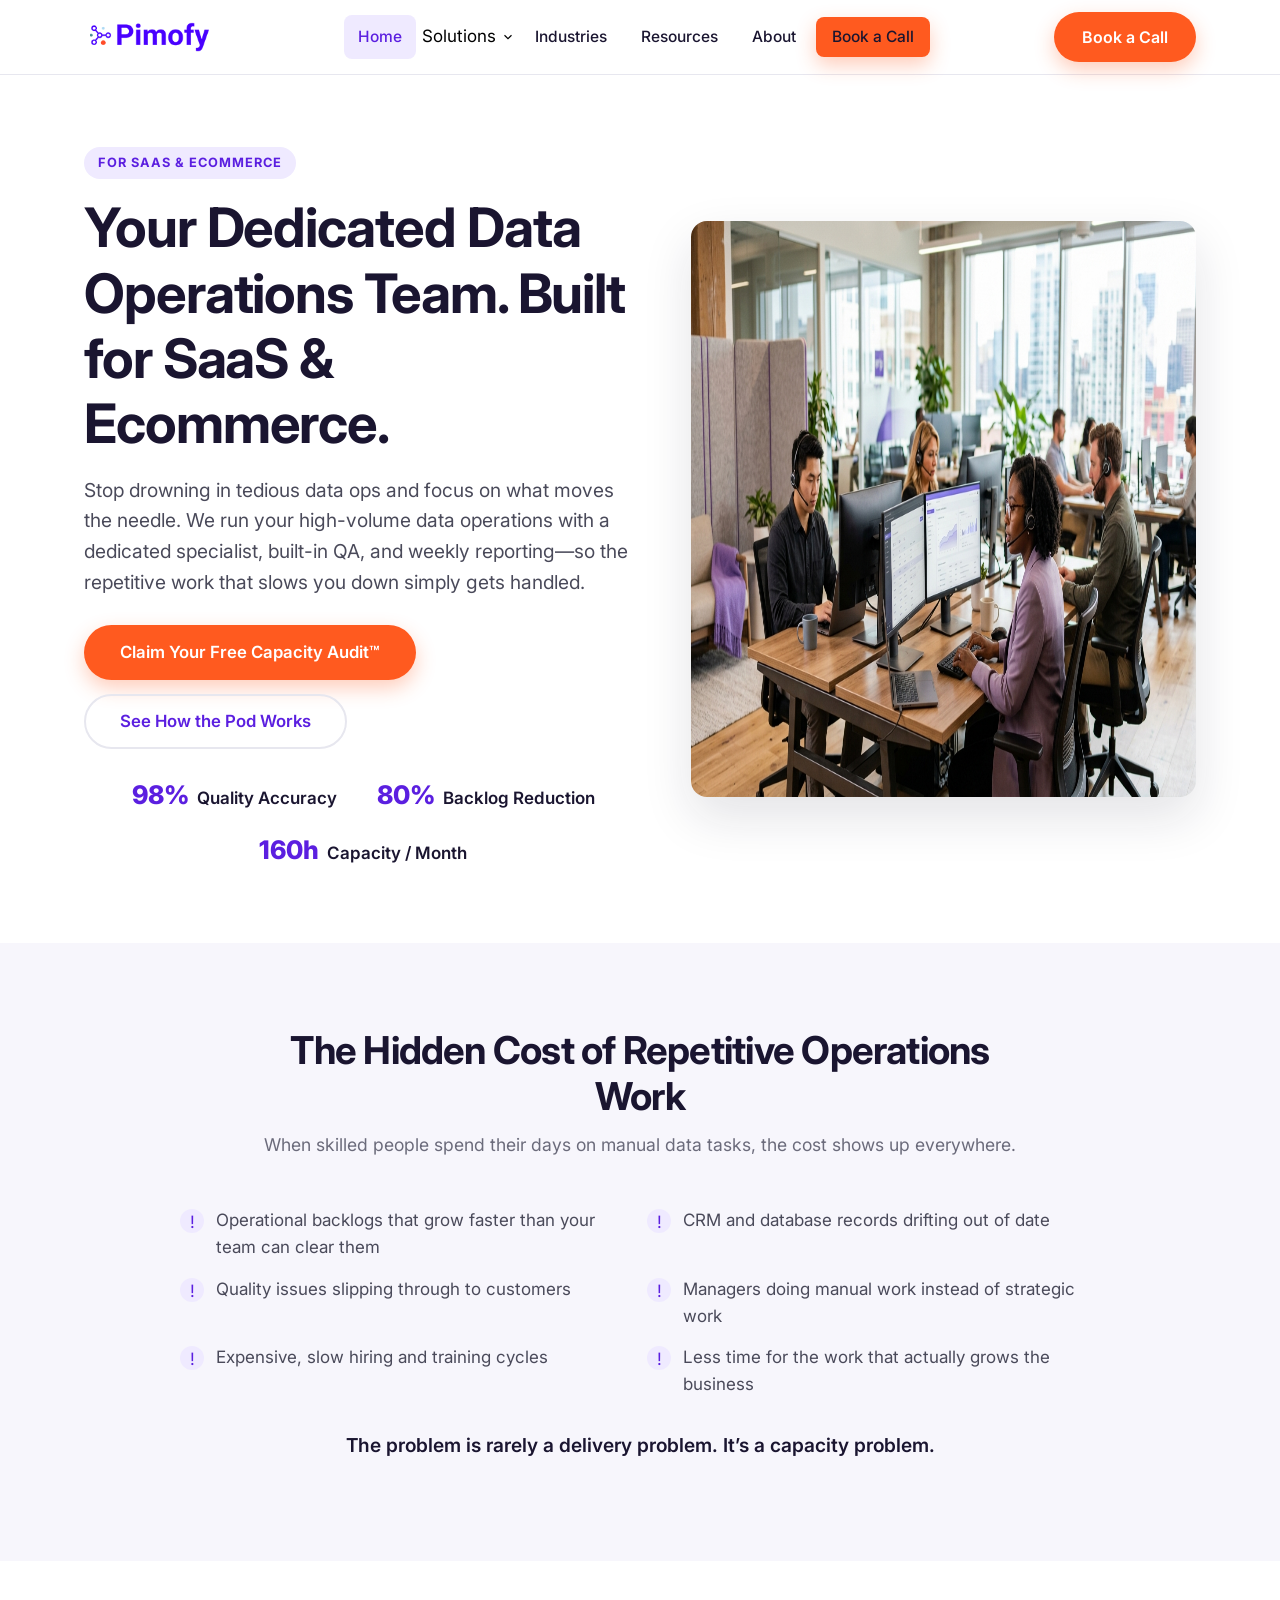
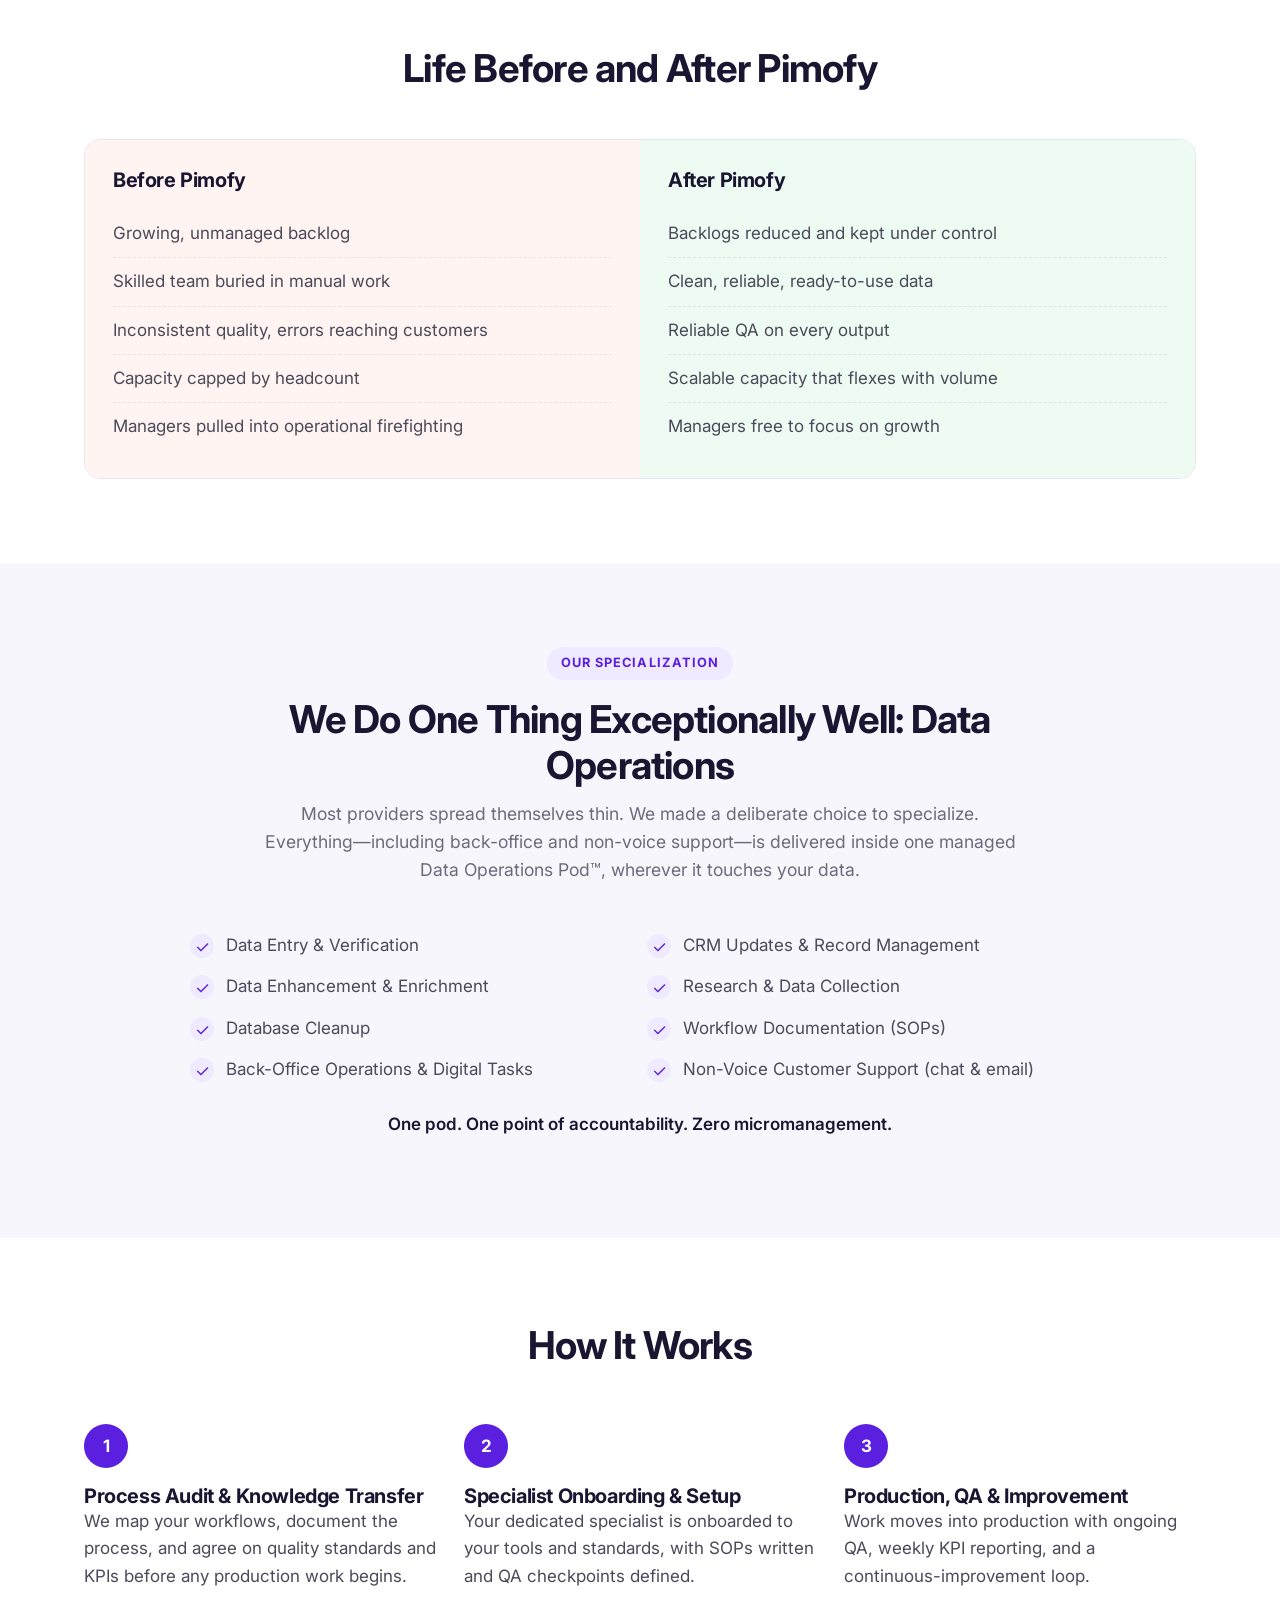
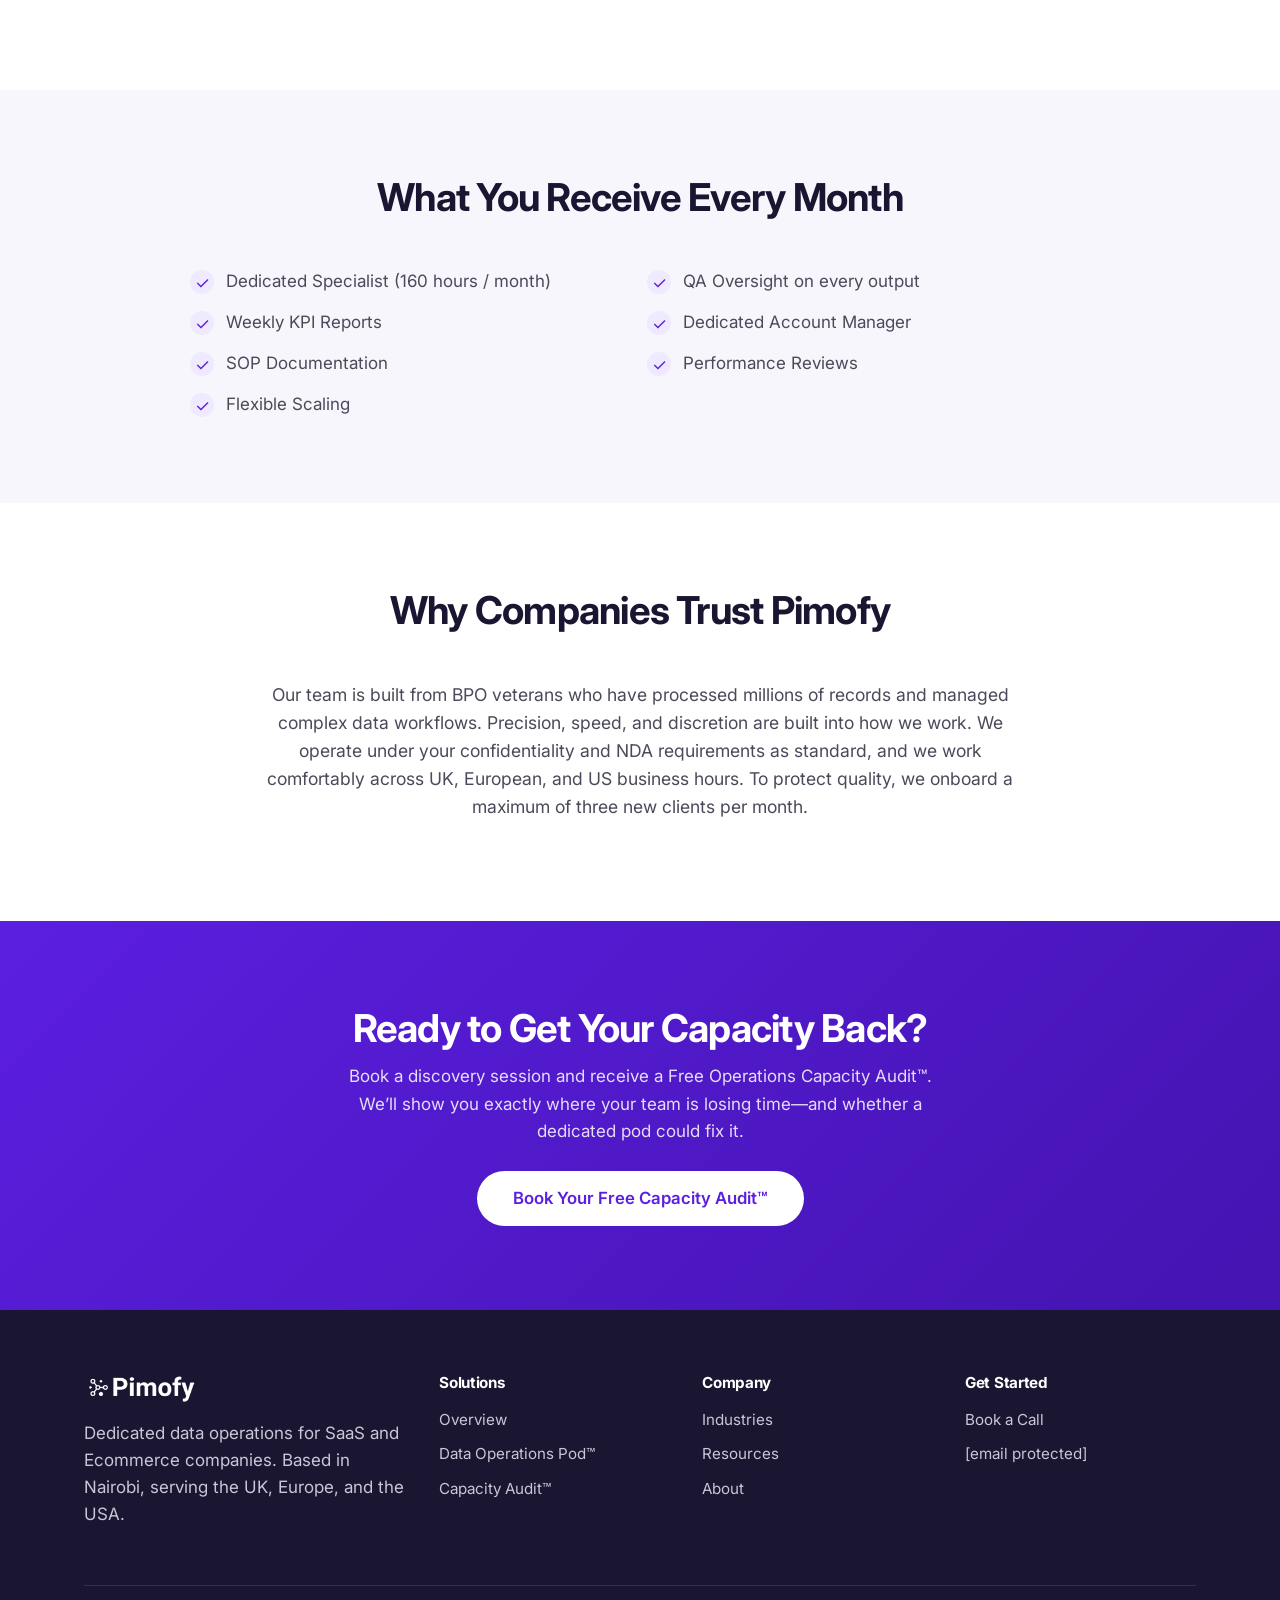
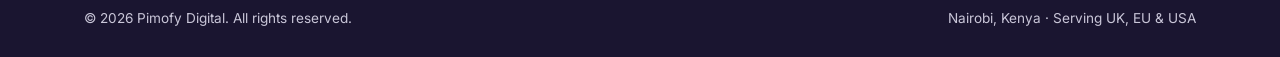
==== index.html @ 6c074aa2 "Add Pimofy Digital website: 8 pages, styles, script, assets, SEO files" ====
<!DOCTYPE html>
<html lang="en">
<head>
  <meta charset="UTF-8" />
  <meta name="viewport" content="width=device-width, initial-scale=1.0" />
  <title>Dedicated Data Operations for SaaS &amp; Ecommerce | Pimofy Digital</title>
  <meta name="description" content="Pimofy runs your data operations with a dedicated specialist, QA, and weekly reporting. 98% accuracy, 80% less backlog. Book a free capacity audit." />
  <link rel="canonical" href="https://pimofydigital.com/" />

  <!-- Fonts: preconnect + single weighted request for performance -->
  <link rel="preconnect" href="https://fonts.googleapis.com" />
  <link rel="preconnect" href="https://fonts.gstatic.com" crossorigin />
  <link href="https://fonts.googleapis.com/css2?family=Inter:wght@400;500;600;700;800&display=swap" rel="stylesheet" />
  <link rel="stylesheet" href="styles.css" />

  <!-- Open Graph -->
  <meta property="og:title" content="Dedicated Data Operations for SaaS & Ecommerce | Pimofy Digital" />
  <meta property="og:description" content="A dedicated Data Operations Specialist backed by QA and weekly reporting. 98% accuracy, 80% less backlog." />
  <meta property="og:type" content="website" />
  <meta property="og:url" content="https://pimofydigital.com/" />

  <!-- Organization schema -->
  <script type="application/ld+json">
  {
    "@context": "https://schema.org",
    "@type": "Organization",
    "name": "Pimofy Digital",
    "url": "https://pimofydigital.com",
    "description": "Dedicated data operations for SaaS and Ecommerce companies.",
    "address": { "@type": "PostalAddress", "addressLocality": "Nairobi", "addressCountry": "KE" }
  }
  </script>
</head>
<body>
  <a class="skip-link" href="#main">Skip to content</a>

  <!-- ============ HEADER / NAV ============ -->
  <header class="header">
    <div class="container">
      <nav class="nav" aria-label="Primary">
        <a class="nav__logo" href="index.html" aria-label="Pimofy Digital home">
          <img src="assets/logo.png" alt="Pimofy Digital" />
        </a>
        <ul class="nav__menu">
          <li><a href="index.html" aria-current="page">Home</a></li>
          <li class="dropdown" aria-expanded="false">
            <button class="dropdown__toggle" aria-haspopup="true">Solutions
              <svg width="14" height="14" viewBox="0 0 24 24" fill="none" stroke="currentColor" stroke-width="2"><path d="M6 9l6 6 6-6"/></svg>
            </button>
            <ul class="dropdown__menu">
              <li><a href="solutions.html"><strong>Solutions Overview</strong><span>One focused solution, built around your data</span></a></li>
              <li><a href="data-operations.html"><strong>The Data Operations Pod&trade;</strong><span>Dedicated specialist + QA</span></a></li>
              <li><a href="capacity-audit.html"><strong>Free Operations Capacity Audit&trade;</strong><span>No-obligation workflow review</span></a></li>
            </ul>
          </li>
          <li><a href="industries.html">Industries</a></li>
          <li><a href="resources.html">Resources</a></li>
          <li><a href="about.html">About</a></li>
          <li class="nav__mobile-cta"><a href="contact.html" class="btn btn--primary">Book a Call</a></li>
        </ul>
        <div class="nav__actions">
          <a href="contact.html" class="btn btn--primary">Book a Call</a>
        </div>
        <button class="nav__burger" aria-label="Toggle menu" aria-expanded="false">
          <span></span><span></span><span></span>
        </button>
      </nav>
    </div>
  </header>

  <main id="main">
    <!-- ============ HERO ============ -->
    <section class="hero">
      <div class="container hero__grid">
        <div class="hero__copy reveal">
          <span class="eyebrow">For SaaS &amp; Ecommerce</span>
          <h1>Your Dedicated Data Operations Team. Built for SaaS &amp; Ecommerce.</h1>
          <p class="lead">Stop drowning in tedious data ops and focus on what moves the needle. We run your high-volume data operations with a dedicated specialist, built-in QA, and weekly reporting&mdash;so the repetitive work that slows you down simply gets handled.</p>
          <div class="hero__actions">
            <a href="capacity-audit.html" class="btn btn--primary btn--lg">Claim Your Free Capacity Audit&trade;</a>
            <a href="data-operations.html" class="btn btn--ghost btn--lg">See How the Pod Works</a>
          </div>
          <div class="trustbar">
            <span class="trustbar__item"><span class="trustbar__num">98%</span> Quality Accuracy</span>
            <span class="trustbar__item"><span class="trustbar__num">80%</span> Backlog Reduction</span>
            <span class="trustbar__item"><span class="trustbar__num">160h</span> Capacity / Month</span>
          </div>
        </div>
        <div class="hero__media reveal" data-delay="1">
          <img src="assets/hero.jpg" alt="Pimofy data operations specialists working in a modern office" width="1024" height="576" />
        </div>
      </div>
    </section>

    <!-- ============ THE HIDDEN COST ============ -->
    <section class="section section--soft">
      <div class="container">
        <div class="section__head reveal">
          <h2>The Hidden Cost of Repetitive Operations Work</h2>
          <p>When skilled people spend their days on manual data tasks, the cost shows up everywhere.</p>
        </div>
        <ul class="checklist checklist--2 reveal" data-delay="1" style="max-width:920px;margin:0 auto;">
          <li><span class="check">&#33;</span> Operational backlogs that grow faster than your team can clear them</li>
          <li><span class="check">&#33;</span> CRM and database records drifting out of date</li>
          <li><span class="check">&#33;</span> Quality issues slipping through to customers</li>
          <li><span class="check">&#33;</span> Managers doing manual work instead of strategic work</li>
          <li><span class="check">&#33;</span> Expensive, slow hiring and training cycles</li>
          <li><span class="check">&#33;</span> Less time for the work that actually grows the business</li>
        </ul>
        <p class="text-center reveal" style="margin-top:32px;font-size:1.2rem;font-weight:600;color:var(--ink);">The problem is rarely a delivery problem. It&rsquo;s a capacity problem.</p>
      </div>
    </section>

    <!-- ============ BEFORE / AFTER ============ -->
    <section class="section">
      <div class="container">
        <div class="section__head reveal"><h2>Life Before and After Pimofy</h2></div>
        <div class="ba reveal" data-delay="1">
          <div class="ba__col ba__col--before">
            <h3>Before Pimofy</h3>
            <ul>
              <li>Growing, unmanaged backlog</li>
              <li>Skilled team buried in manual work</li>
              <li>Inconsistent quality, errors reaching customers</li>
              <li>Capacity capped by headcount</li>
              <li>Managers pulled into operational firefighting</li>
            </ul>
          </div>
          <div class="ba__col ba__col--after">
            <h3>After Pimofy</h3>
            <ul>
              <li>Backlogs reduced and kept under control</li>
              <li>Clean, reliable, ready-to-use data</li>
              <li>Reliable QA on every output</li>
              <li>Scalable capacity that flexes with volume</li>
              <li>Managers free to focus on growth</li>
            </ul>
          </div>
        </div>
      </div>
    </section>

    <!-- ============ SPECIALIZATION ============ -->
    <section class="section section--soft">
      <div class="container">
        <div class="section__head reveal">
          <span class="eyebrow">Our Specialization</span>
          <h2>We Do One Thing Exceptionally Well: Data Operations</h2>
          <p>Most providers spread themselves thin. We made a deliberate choice to specialize. Everything&mdash;including back-office and non-voice support&mdash;is delivered inside one managed Data Operations Pod&trade;, wherever it touches your data.</p>
        </div>
        <ul class="checklist checklist--2 reveal" data-delay="1" style="max-width:900px;margin:0 auto;">
          <li><span class="check">&#10003;</span> Data Entry &amp; Verification</li>
          <li><span class="check">&#10003;</span> CRM Updates &amp; Record Management</li>
          <li><span class="check">&#10003;</span> Data Enhancement &amp; Enrichment</li>
          <li><span class="check">&#10003;</span> Research &amp; Data Collection</li>
          <li><span class="check">&#10003;</span> Database Cleanup</li>
          <li><span class="check">&#10003;</span> Workflow Documentation (SOPs)</li>
          <li><span class="check">&#10003;</span> Back-Office Operations &amp; Digital Tasks</li>
          <li><span class="check">&#10003;</span> Non-Voice Customer Support (chat &amp; email)</li>
        </ul>
        <p class="text-center reveal" style="margin-top:28px;font-weight:600;color:var(--ink);">One pod. One point of accountability. Zero micromanagement.</p>
      </div>
    </section>

    <!-- ============ HOW IT WORKS ============ -->
    <section class="section">
      <div class="container">
        <div class="section__head reveal"><h2>How It Works</h2></div>
        <div class="steps">
          <div class="step reveal"><div class="step__num"></div><h3>Process Audit &amp; Knowledge Transfer</h3><p>We map your workflows, document the process, and agree on quality standards and KPIs before any production work begins.</p></div>
          <div class="step reveal" data-delay="1"><div class="step__num"></div><h3>Specialist Onboarding &amp; Setup</h3><p>Your dedicated specialist is onboarded to your tools and standards, with SOPs written and QA checkpoints defined.</p></div>
          <div class="step reveal" data-delay="2"><div class="step__num"></div><h3>Production, QA &amp; Improvement</h3><p>Work moves into production with ongoing QA, weekly KPI reporting, and a continuous-improvement loop.</p></div>
        </div>
      </div>
    </section>

    <!-- ============ WHAT YOU RECEIVE ============ -->
    <section class="section section--soft">
      <div class="container">
        <div class="section__head reveal"><h2>What You Receive Every Month</h2></div>
        <ul class="checklist checklist--2 reveal" data-delay="1" style="max-width:900px;margin:0 auto;">
          <li><span class="check">&#10003;</span> Dedicated Specialist (160 hours / month)</li>
          <li><span class="check">&#10003;</span> QA Oversight on every output</li>
          <li><span class="check">&#10003;</span> Weekly KPI Reports</li>
          <li><span class="check">&#10003;</span> Dedicated Account Manager</li>
          <li><span class="check">&#10003;</span> SOP Documentation</li>
          <li><span class="check">&#10003;</span> Performance Reviews</li>
          <li><span class="check">&#10003;</span> Flexible Scaling</li>
        </ul>
      </div>
    </section>

    <!-- ============ WHY TRUST ============ -->
    <section class="section">
      <div class="container" style="max-width:820px;">
        <div class="section__head reveal"><h2>Why Companies Trust Pimofy</h2></div>
        <p class="reveal text-center" style="font-size:1.1rem;">Our team is built from BPO veterans who have processed millions of records and managed complex data workflows. Precision, speed, and discretion are built into how we work. We operate under your confidentiality and NDA requirements as standard, and we work comfortably across UK, European, and US business hours. To protect quality, we onboard a maximum of three new clients per month.</p>
      </div>
    </section>

    <!-- ============ CTA BAND ============ -->
    <section class="section cta-band">
      <div class="container text-center reveal">
        <h2>Ready to Get Your Capacity Back?</h2>
        <p>Book a discovery session and receive a Free Operations Capacity Audit&trade;. We&rsquo;ll show you exactly where your team is losing time&mdash;and whether a dedicated pod could fix it.</p>
        <a href="contact.html" class="btn btn--white btn--lg">Book Your Free Capacity Audit&trade;</a>
      </div>
    </section>
  </main>

  <!-- ============ FOOTER ============ -->
  <footer class="footer">
    <div class="container">
      <div class="footer__grid">
        <div>
          <img src="assets/logo.png" alt="Pimofy Digital" class="footer__logo" />
          <p>Dedicated data operations for SaaS and Ecommerce companies. Based in Nairobi, serving the UK, Europe, and the USA.</p>
        </div>
        <div>
          <h4>Solutions</h4>
          <ul>
            <li><a href="solutions.html">Overview</a></li>
            <li><a href="data-operations.html">Data Operations Pod&trade;</a></li>
            <li><a href="capacity-audit.html">Capacity Audit&trade;</a></li>
          </ul>
        </div>
        <div>
          <h4>Company</h4>
          <ul>
            <li><a href="industries.html">Industries</a></li>
            <li><a href="resources.html">Resources</a></li>
            <li><a href="about.html">About</a></li>
          </ul>
        </div>
        <div>
          <h4>Get Started</h4>
          <ul>
            <li><a href="contact.html">Book a Call</a></li>
            <li><a href="/cdn-cgi/l/email-protection#dbb3beb7b7b49babb2b6b4bda2bfb2bcb2afbab7f5b8b4b6"><span class="__cf_email__" data-cfemail="87efe2ebebe8c7f7eeeae8e1fee3eee0eef3e6eba9e4e8ea">[email&#160;protected]</span></a></li>
          </ul>
        </div>
      </div>
      <div class="footer__bottom">
        <span>&copy; <span id="year">2026</span> Pimofy Digital. All rights reserved.</span>
        <span>Nairobi, Kenya &middot; Serving UK, EU &amp; USA</span>
      </div>
    </div>
  </footer>

  <script data-cfasync="false" src="/cdn-cgi/scripts/5c5dd728/cloudflare-static/email-decode.min.js"></script><script src="script.js" defer></script>
</body>
</html>
---- styles.css ----
/* ==========================================================================
   Pimofy Digital — Global Stylesheet
   Brand: purple (#5b1fe0) primary, orange (#ff5a1f) conversion accent
   Author: built for pimofydigital.com
   Structure: 1) Design tokens  2) Base/reset  3) Layout helpers
              4) Components (nav, buttons, cards, etc.)  5) Sections
              6) Animations  7) Responsive
   ========================================================================== */

/* 1) DESIGN TOKENS ---------------------------------------------------------- */
:root {
  /* Brand colors (sampled from logo) */
  --purple:        #5b1fe0;
  --purple-dark:   #4413b0;
  --purple-light:  #efeaff;
  --orange:        #ff5a1f;
  --orange-dark:   #e8480f;

  /* Neutrals */
  --ink:        #1a1530;   /* headings */
  --body:       #4a4a5a;   /* paragraph text */
  --muted:      #6b6b7b;
  --line:       #e7e7ef;   /* borders */
  --bg:         #ffffff;
  --bg-soft:    #f7f6fc;   /* alternating section bg */
  --bg-card:    #ffffff;

  /* Typography */
  --font: 'Inter', -apple-system, BlinkMacSystemFont, 'Segoe UI', Roboto, sans-serif;

  /* Spacing & shape */
  --container: 1160px;
  --radius:    16px;
  --radius-sm: 10px;
  --shadow:    0 10px 30px rgba(26, 21, 48, 0.08);
  --shadow-lg: 0 20px 50px rgba(26, 21, 48, 0.12);
  --transition: 0.25s ease;
}

/* 2) BASE / RESET ----------------------------------------------------------- */
*, *::before, *::after { box-sizing: border-box; margin: 0; padding: 0; }

html { scroll-behavior: smooth; -webkit-text-size-adjust: 100%; }

body {
  font-family: var(--font);
  color: var(--body);
  background: var(--bg);
  line-height: 1.6;
  font-size: 17px;
  -webkit-font-smoothing: antialiased;
  text-rendering: optimizeLegibility;
}

h1, h2, h3, h4 { color: var(--ink); line-height: 1.2; font-weight: 700; letter-spacing: -0.02em; }
h1 { font-size: clamp(2.1rem, 4.5vw, 3.4rem); }
h2 { font-size: clamp(1.7rem, 3.2vw, 2.4rem); }
h3 { font-size: 1.25rem; }
p  { margin-bottom: 1rem; }
a  { color: var(--purple); text-decoration: none; transition: color var(--transition); }
a:hover { color: var(--purple-dark); }
img { max-width: 100%; display: block; }
ul { list-style: none; }

/* Accessibility: visible focus + skip link */
:focus-visible { outline: 3px solid var(--orange); outline-offset: 2px; border-radius: 4px; }
.skip-link {
  position: absolute; left: -999px; top: 0; background: var(--purple); color: #fff;
  padding: 10px 18px; border-radius: 0 0 8px 0; z-index: 1000;
}
.skip-link:focus { left: 0; color: #fff; }

@media (prefers-reduced-motion: reduce) {
  *, *::before, *::after { animation: none !important; transition: none !important; scroll-behavior: auto !important; }
}

/* 3) LAYOUT HELPERS --------------------------------------------------------- */
.container { width: 100%; max-width: var(--container); margin: 0 auto; padding: 0 24px; }
.section { padding: 84px 0; }
.section--soft { background: var(--bg-soft); }
.section__head { max-width: 760px; margin: 0 auto 48px; text-align: center; }
.section__head p { color: var(--muted); font-size: 1.1rem; margin-top: 12px; }
.eyebrow {
  display: inline-block; font-size: 0.8rem; font-weight: 700; letter-spacing: 0.08em;
  text-transform: uppercase; color: var(--purple); background: var(--purple-light);
  padding: 6px 14px; border-radius: 100px; margin-bottom: 16px;
}
.grid { display: grid; gap: 28px; }
.grid--2 { grid-template-columns: repeat(2, 1fr); }
.grid--3 { grid-template-columns: repeat(3, 1fr); }
.grid--4 { grid-template-columns: repeat(4, 1fr); }
.text-center { text-align: center; }

/* 4) COMPONENTS ------------------------------------------------------------- */

/* Buttons */
.btn {
  display: inline-flex; align-items: center; gap: 8px; cursor: pointer;
  font-family: var(--font); font-weight: 600; font-size: 1rem; line-height: 1;
  padding: 15px 26px; border-radius: 100px; border: 2px solid transparent;
  transition: transform var(--transition), background var(--transition), box-shadow var(--transition);
  white-space: nowrap;
}
.btn:active { transform: translateY(1px); }
.btn--primary { background: var(--orange); color: #fff; box-shadow: 0 8px 20px rgba(255, 90, 31, 0.3); }
.btn--primary:hover { background: var(--orange-dark); color: #fff; transform: translateY(-2px); box-shadow: 0 12px 26px rgba(255, 90, 31, 0.38); }
.btn--purple { background: var(--purple); color: #fff; }
.btn--purple:hover { background: var(--purple-dark); color: #fff; transform: translateY(-2px); }
.btn--ghost { background: transparent; color: var(--purple); border-color: var(--line); }
.btn--ghost:hover { border-color: var(--purple); color: var(--purple); }
.btn--white { background: #fff; color: var(--purple); }
.btn--white:hover { background: #f3f0ff; color: var(--purple-dark); transform: translateY(-2px); }
.btn--lg { padding: 17px 34px; font-size: 1.05rem; }

/* Header / Nav */
.header {
  position: sticky; top: 0; z-index: 100; background: rgba(255,255,255,0.92);
  backdrop-filter: saturate(180%) blur(10px); border-bottom: 1px solid var(--line);
  transition: box-shadow var(--transition);
}
.header.scrolled { box-shadow: var(--shadow); }
.nav { display: flex; align-items: center; justify-content: space-between; height: 74px; }
.nav__logo img { height: 34px; width: auto; }
.nav__menu { display: flex; align-items: center; gap: 6px; }
.nav__menu > li > a {
  display: block; padding: 10px 14px; color: var(--ink); font-weight: 500; font-size: 0.97rem;
  border-radius: 8px;
}
.nav__menu > li > a:hover, .nav__menu > li > a[aria-current="page"] { color: var(--purple); background: var(--purple-light); }
.nav__actions { display: flex; align-items: center; gap: 12px; }

/* Dropdown */
.dropdown { position: relative; }
.dropdown__toggle { display: inline-flex; align-items: center; gap: 5px; background: none; border: none; cursor: pointer; font: inherit; }
.dropdown__toggle svg { transition: transform var(--transition); }
.dropdown[aria-expanded="true"] .dropdown__toggle svg { transform: rotate(180deg); }
.dropdown__menu {
  position: absolute; top: calc(100% + 10px); left: 0; min-width: 290px; background: #fff;
  border: 1px solid var(--line); border-radius: var(--radius); box-shadow: var(--shadow-lg);
  padding: 10px; opacity: 0; visibility: hidden; transform: translateY(8px);
  transition: opacity var(--transition), transform var(--transition), visibility var(--transition);
}
.dropdown[aria-expanded="true"] .dropdown__menu { opacity: 1; visibility: visible; transform: translateY(0); }
.dropdown__menu a { display: block; padding: 12px 14px; border-radius: 10px; color: var(--ink); }
.dropdown__menu a:hover { background: var(--purple-light); color: var(--purple); }
.dropdown__menu strong { display: block; font-size: 0.97rem; }
.dropdown__menu span { font-size: 0.85rem; color: var(--muted); }

/* Mobile menu toggle */
.nav__burger { display: none; background: none; border: none; cursor: pointer; padding: 8px; }
.nav__burger span { display: block; width: 24px; height: 2px; background: var(--ink); margin: 5px 0; transition: transform var(--transition), opacity var(--transition); }
.nav__burger[aria-expanded="true"] span:nth-child(1) { transform: translateY(7px) rotate(45deg); }
.nav__burger[aria-expanded="true"] span:nth-child(2) { opacity: 0; }
.nav__burger[aria-expanded="true"] span:nth-child(3) { transform: translateY(-7px) rotate(-45deg); }

/* Cards */
.card {
  background: var(--bg-card); border: 1px solid var(--line); border-radius: var(--radius);
  padding: 32px; box-shadow: var(--shadow); transition: transform var(--transition), box-shadow var(--transition);
  height: 100%;
}
.card:hover { transform: translateY(-4px); box-shadow: var(--shadow-lg); }
.card--feature { border-top: 4px solid var(--purple); }
.card__icon {
  width: 52px; height: 52px; border-radius: 14px; background: var(--purple-light); color: var(--purple);
  display: grid; place-items: center; margin-bottom: 18px;
}
.card__icon svg { width: 26px; height: 26px; }
.card h3 { margin-bottom: 10px; }
.card .link { font-weight: 600; display: inline-flex; align-items: center; gap: 6px; margin-top: 14px; }

/* Trust bar / stats */
.trustbar { display: flex; flex-wrap: wrap; justify-content: center; gap: 14px 40px; }
.trustbar__item { display: flex; align-items: baseline; gap: 8px; font-weight: 600; color: var(--ink); }
.trustbar__num { font-size: 1.6rem; font-weight: 800; color: var(--purple); }

.stats { display: grid; grid-template-columns: repeat(4, 1fr); gap: 24px; text-align: center; }
.stat__num { font-size: clamp(2rem, 4vw, 2.8rem); font-weight: 800; color: var(--purple); line-height: 1; }
.stat__label { color: var(--muted); margin-top: 8px; font-size: 0.95rem; }

/* Checklist */
.checklist { display: grid; gap: 14px; }
.checklist--2 { grid-template-columns: repeat(2, 1fr); }
.checklist li { display: flex; gap: 12px; align-items: flex-start; }
.check {
  flex: 0 0 24px; width: 24px; height: 24px; border-radius: 50%; background: var(--purple-light);
  color: var(--purple); display: grid; place-items: center; margin-top: 2px;
}
.check svg { width: 14px; height: 14px; }

/* Hero */
.hero { padding: 72px 0; overflow: hidden; }
.hero__grid { display: grid; grid-template-columns: 1.05fr 0.95fr; gap: 48px; align-items: center; }
.hero p.lead { font-size: 1.2rem; color: var(--body); margin: 18px 0 28px; }
.hero__actions { display: flex; flex-wrap: wrap; gap: 14px; margin-bottom: 26px; }
.hero__media img { border-radius: var(--radius); box-shadow: var(--shadow-lg); width: 100%; }

/* Before / After */
.ba { display: grid; grid-template-columns: 1fr 1fr; gap: 0; border-radius: var(--radius); overflow: hidden; border: 1px solid var(--line); }
.ba__col { padding: 28px; }
.ba__col--before { background: #fff4f1; }
.ba__col--after  { background: #eefbf3; }
.ba__col h3 { margin-bottom: 18px; }
.ba__col li { padding: 10px 0; border-bottom: 1px dashed rgba(0,0,0,0.08); }
.ba__col li:last-child { border-bottom: none; }

/* Steps */
.steps { counter-reset: step; display: grid; grid-template-columns: repeat(3, 1fr); gap: 28px; }
.step { position: relative; padding-top: 8px; }
.step__num {
  counter-increment: step; width: 44px; height: 44px; border-radius: 50%; background: var(--purple);
  color: #fff; font-weight: 700; display: grid; place-items: center; margin-bottom: 16px;
}
.step__num::before { content: counter(step); }

/* Pricing */
.pricing { max-width: 560px; margin: 0 auto; }
.pricing .card { text-align: center; border-top: 4px solid var(--orange); }
.price { font-size: 2.6rem; font-weight: 800; color: var(--ink); }
.price small { display: block; font-size: 1rem; font-weight: 500; color: var(--muted); margin-top: 6px; }
.price + .price { margin-top: 22px; padding-top: 22px; border-top: 1px solid var(--line); }
.trial-note { background: var(--purple-light); color: var(--purple-dark); border-radius: var(--radius-sm); padding: 14px 18px; margin-top: 22px; font-weight: 500; }

/* FAQ (accordion) */
.faq { max-width: 800px; margin: 0 auto; }
.faq__item { border: 1px solid var(--line); border-radius: var(--radius-sm); margin-bottom: 12px; overflow: hidden; background: #fff; }
.faq__q {
  width: 100%; text-align: left; background: none; border: none; cursor: pointer; font: inherit;
  font-weight: 600; color: var(--ink); padding: 18px 22px; display: flex; justify-content: space-between; gap: 16px; align-items: center;
}
.faq__q svg { flex: 0 0 auto; transition: transform var(--transition); color: var(--purple); }
.faq__item[aria-expanded="true"] .faq__q svg { transform: rotate(45deg); }
.faq__a { max-height: 0; overflow: hidden; transition: max-height 0.3s ease; }
.faq__a p { padding: 0 22px 20px; margin: 0; color: var(--body); }

/* CTA band */
.cta-band { background: linear-gradient(135deg, var(--purple), var(--purple-dark)); color: #fff; border-radius: 0; }
.cta-band h2 { color: #fff; }
.cta-band p { color: rgba(255,255,255,0.85); max-width: 600px; margin: 12px auto 26px; }

/* Article cards (Resources) */
.article { padding: 0; overflow: hidden; }
.article__img { aspect-ratio: 16/9; background: linear-gradient(135deg, var(--purple-light), #fff); }
.article__body { padding: 22px; }
.tag { display: inline-block; font-size: 0.75rem; font-weight: 700; text-transform: uppercase; letter-spacing: 0.05em; color: var(--orange); margin-bottom: 8px; }

/* Forms */
.form { display: grid; gap: 16px; }
.form__row { display: grid; gap: 16px; grid-template-columns: 1fr 1fr; }
.field label { display: block; font-weight: 600; color: var(--ink); margin-bottom: 6px; font-size: 0.92rem; }
.field input, .field select, .field textarea {
  width: 100%; padding: 13px 15px; border: 1px solid var(--line); border-radius: var(--radius-sm);
  font: inherit; color: var(--ink); background: #fff; transition: border-color var(--transition), box-shadow var(--transition);
}
.field input:focus, .field select:focus, .field textarea:focus { border-color: var(--purple); box-shadow: 0 0 0 3px var(--purple-light); outline: none; }
.field textarea { min-height: 120px; resize: vertical; }
.form__note { font-size: 0.88rem; color: var(--muted); }
.form__success { background: #eefbf3; border: 1px solid #b7ebca; color: #1c7c4a; padding: 14px 18px; border-radius: var(--radius-sm); display: none; }
.form__success.show { display: block; }

/* Footer */
.footer { background: var(--ink); color: #c9c6d8; padding: 64px 0 28px; }
.footer a { color: #c9c6d8; }
.footer a:hover { color: #fff; }
.footer__grid { display: grid; grid-template-columns: 1.4fr 1fr 1fr 1fr; gap: 32px; margin-bottom: 40px; }
.footer h4 { color: #fff; font-size: 0.95rem; margin-bottom: 16px; }
.footer li { margin-bottom: 10px; font-size: 0.95rem; }
.footer__logo { height: 30px; margin-bottom: 16px; filter: brightness(0) invert(1); }
.footer__bottom { border-top: 1px solid rgba(255,255,255,0.12); padding-top: 22px; font-size: 0.85rem; display: flex; justify-content: space-between; flex-wrap: wrap; gap: 10px; }

/* Helper backgrounds */
.callout {
  background: var(--purple-light); border-radius: var(--radius); padding: 36px; text-align: center;
}

/* 6) ANIMATIONS ------------------------------------------------------------- */
.reveal { opacity: 0; transform: translateY(24px); transition: opacity 0.6s ease, transform 0.6s ease; }
.reveal.is-visible { opacity: 1; transform: none; }
.reveal[data-delay="1"] { transition-delay: 0.08s; }
.reveal[data-delay="2"] { transition-delay: 0.16s; }
.reveal[data-delay="3"] { transition-delay: 0.24s; }

/* 7) RESPONSIVE ------------------------------------------------------------- */
@media (max-width: 980px) {
  .hero__grid { grid-template-columns: 1fr; }
  .hero__media { order: -1; }
  .grid--4 { grid-template-columns: repeat(2, 1fr); }
  .stats { grid-template-columns: repeat(2, 1fr); gap: 32px 24px; }
  .footer__grid { grid-template-columns: 1fr 1fr; }
}

@media (max-width: 760px) {
  .section { padding: 60px 0; }
  .nav__menu, .nav__actions .btn { display: none; }
  .nav__burger { display: block; }
  .nav__menu.open {
    display: flex; flex-direction: column; align-items: stretch; gap: 4px;
    position: absolute; top: 74px; left: 0; right: 0; background: #fff;
    border-bottom: 1px solid var(--line); padding: 16px 24px 24px; box-shadow: var(--shadow);
  }
  .nav__menu.open .btn { display: inline-flex; justify-content: center; margin-top: 8px; }
  .dropdown__menu { position: static; opacity: 1; visibility: visible; transform: none; box-shadow: none; border: none; padding: 4px 0 4px 12px; min-width: 0; }
  .dropdown:not([aria-expanded="true"]) .dropdown__menu { display: none; }
  .grid--2, .grid--3, .grid--4, .checklist--2, .steps, .ba, .form__row { grid-template-columns: 1fr; }
  .stats { grid-template-columns: 1fr 1fr; }
  .footer__grid { grid-template-columns: 1fr 1fr; }
  body { font-size: 16px; }
}

@media (max-width: 440px) {
  .stats { grid-template-columns: 1fr; }
  .footer__grid { grid-template-columns: 1fr; }
  .hero__actions .btn { width: 100%; justify-content: center; }
}
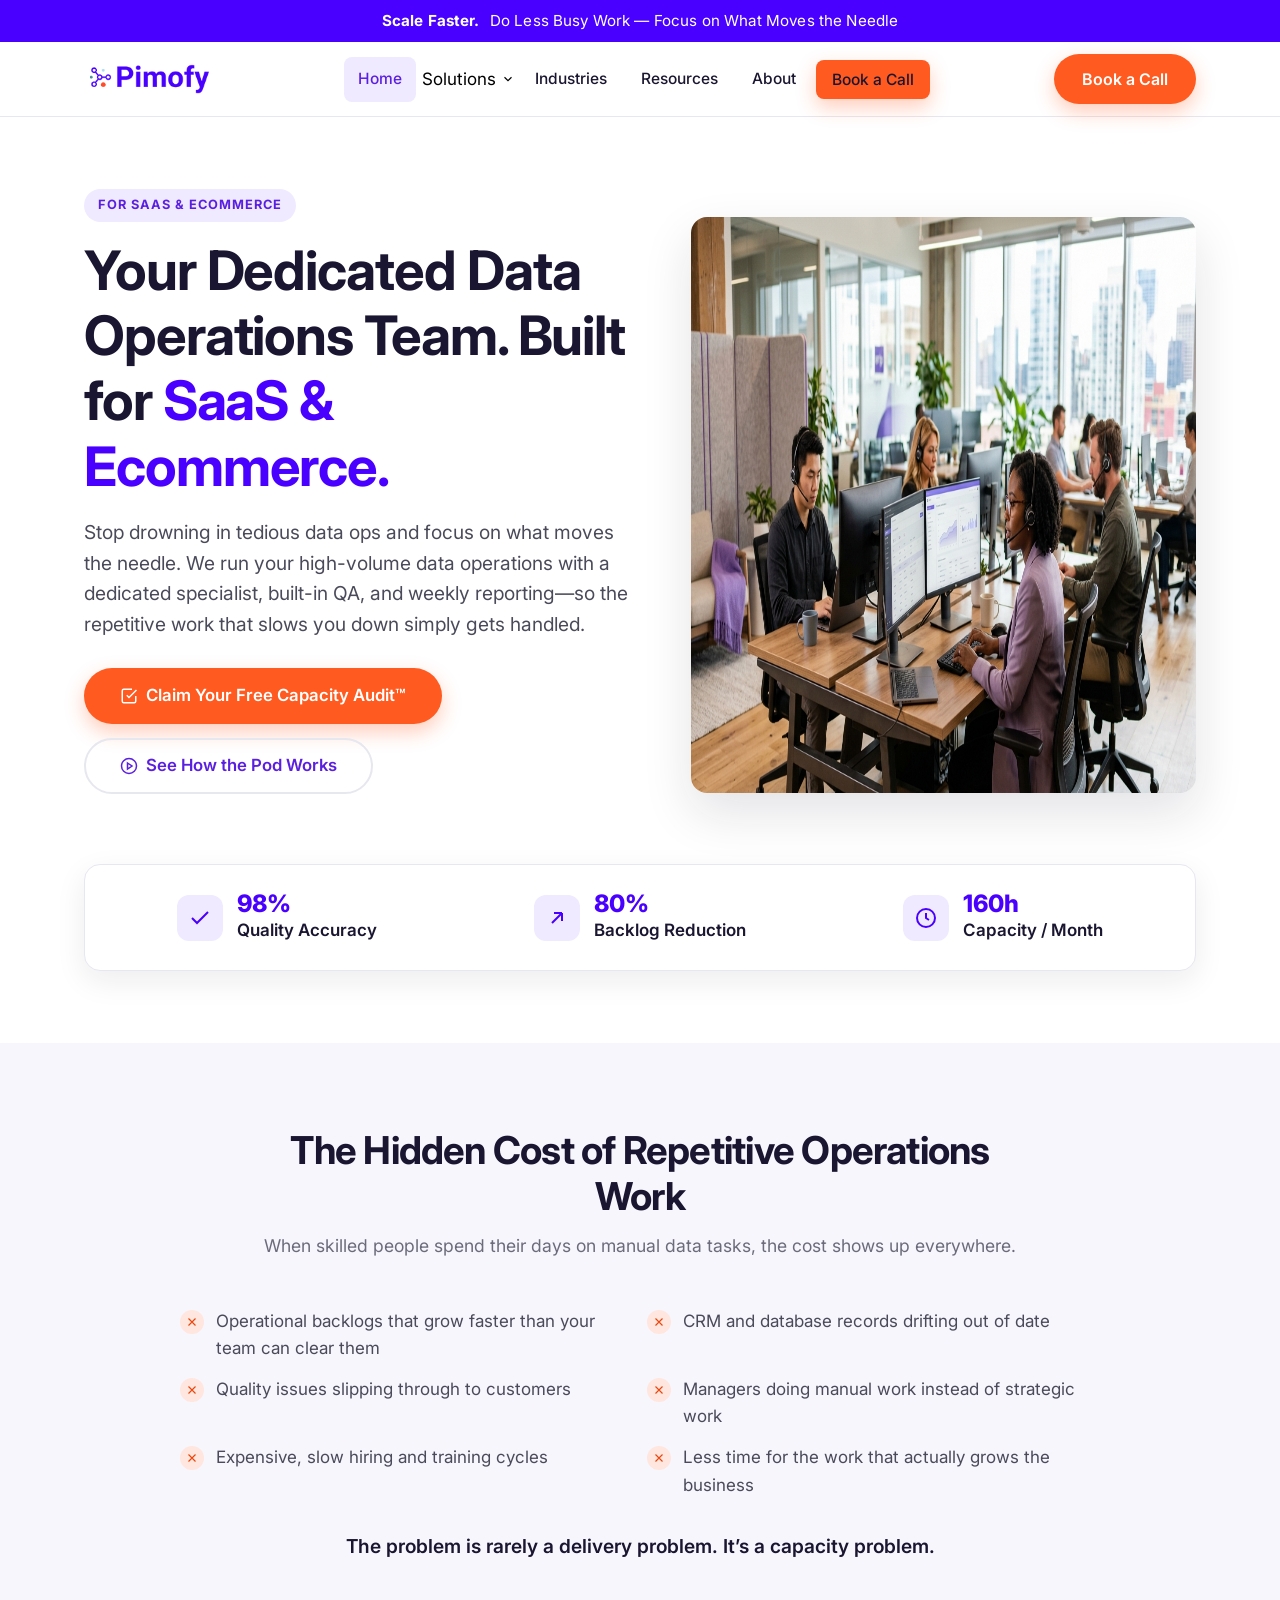
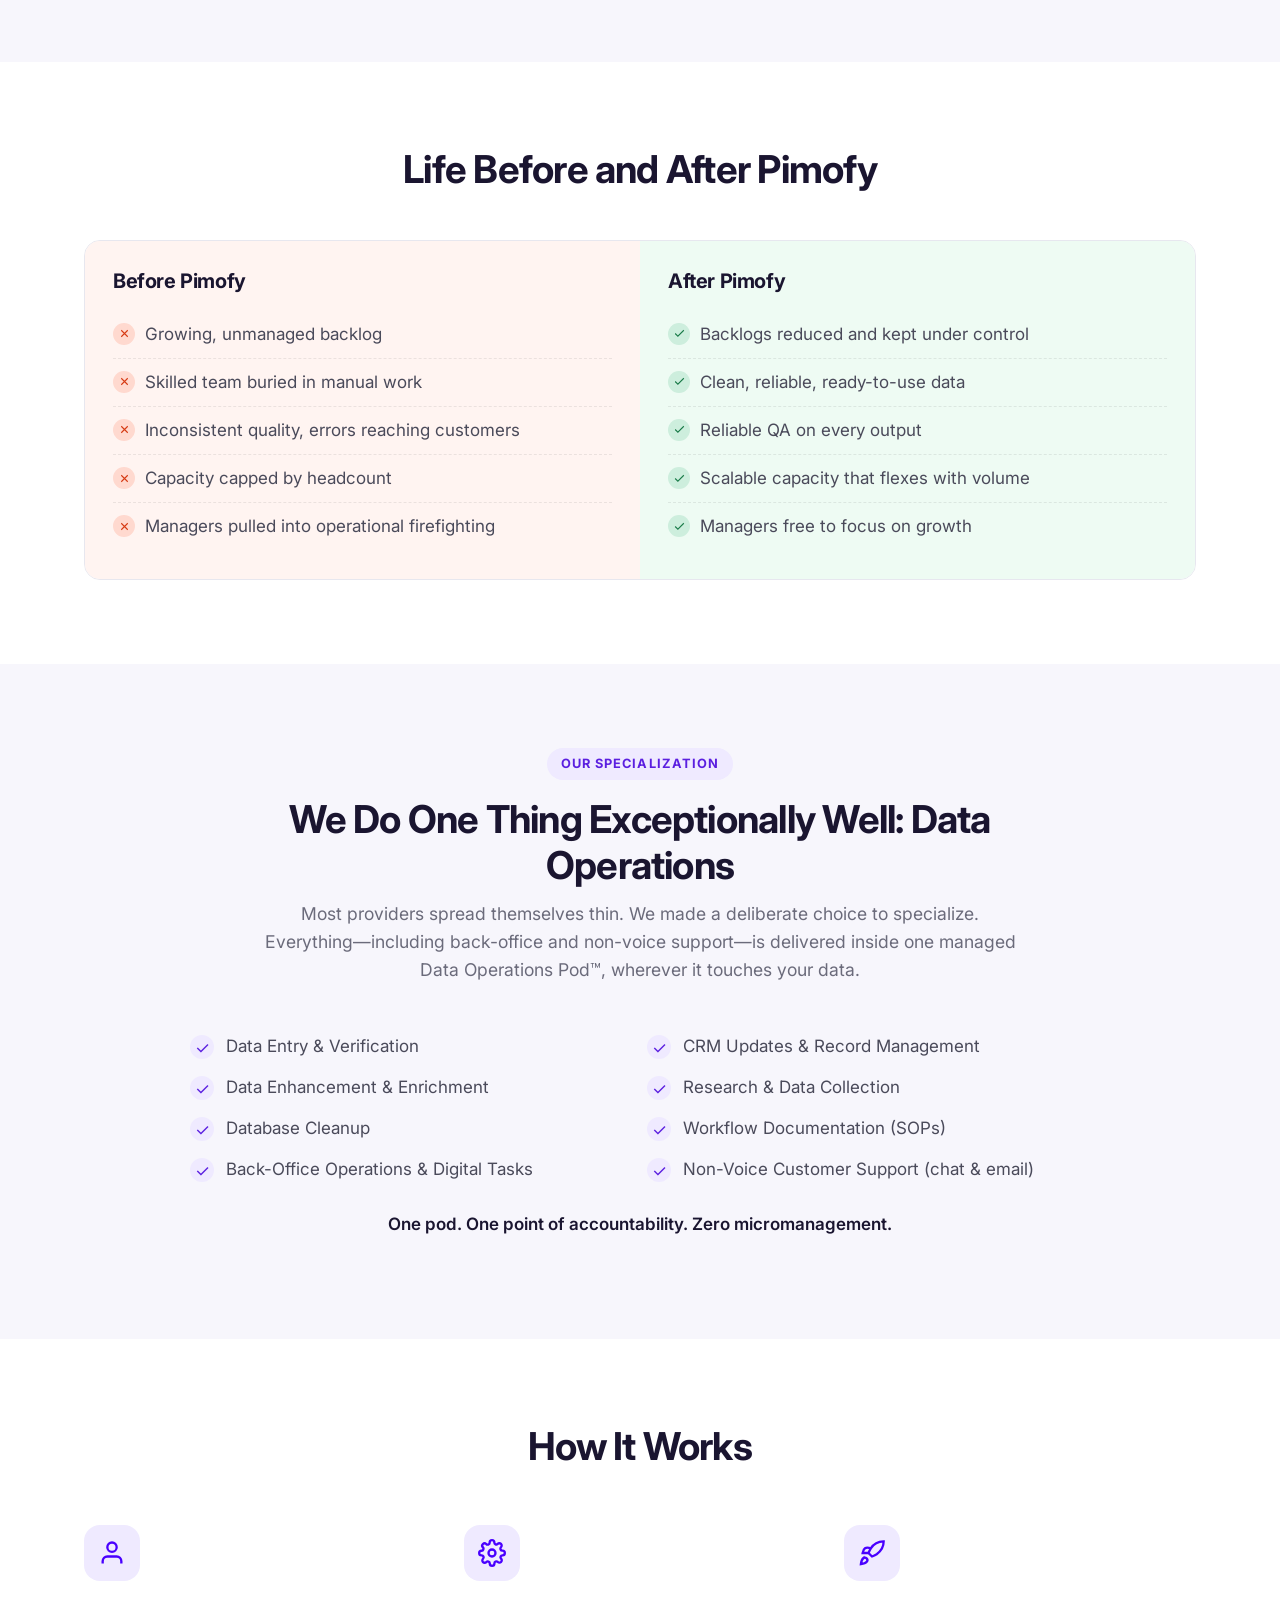
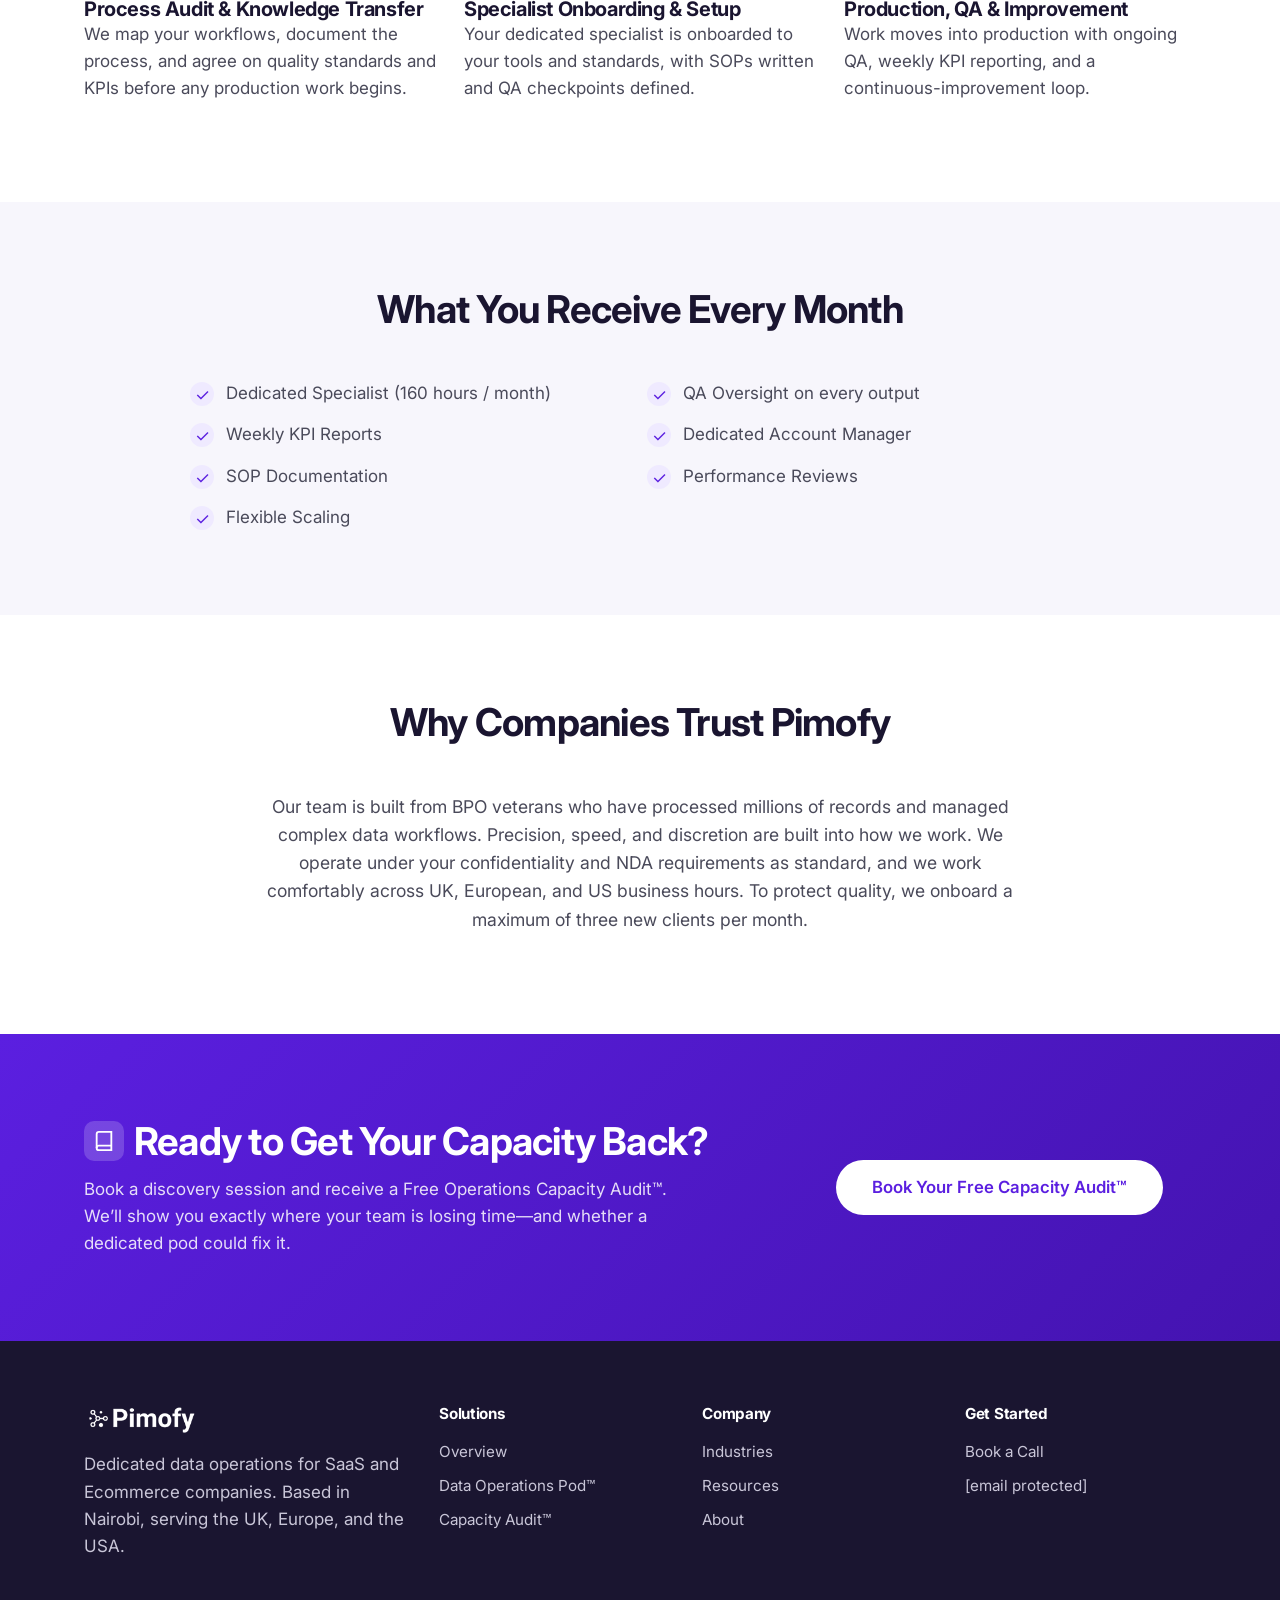
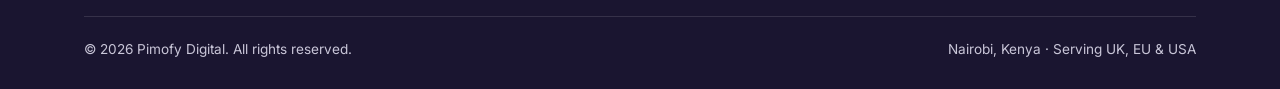
==== commit 0851f829: "Homepage update: top bar, blue hero accent, icon trust bar, bulleted hidden-cost, X/tick before-afte" ====
--- a/index.html
+++ b/index.html
@@ -33,6 +33,14 @@
 </head>
 <body>
   <a class="skip-link" href="#main">Skip to content</a>
+
+  <!-- ============ TOP ANNOUNCEMENT BAR ============ -->
+  <div class="topbar">
+    <div class="container">
+      <span class="topbar__strong">Scale Faster.</span>
+      Do Less Busy Work &mdash; Focus on What Moves the Needle
+    </div>
+  </div>
 
   <!-- ============ HEADER / NAV ============ -->
   <header class="header">
@@ -74,21 +82,40 @@
       <div class="container hero__grid">
         <div class="hero__copy reveal">
           <span class="eyebrow">For SaaS &amp; Ecommerce</span>
-          <h1>Your Dedicated Data Operations Team. Built for SaaS &amp; Ecommerce.</h1>
+          <h1>Your Dedicated Data Operations Team. Built for <span class="ink">SaaS &amp; Ecommerce.</span></h1>
           <p class="lead">Stop drowning in tedious data ops and focus on what moves the needle. We run your high-volume data operations with a dedicated specialist, built-in QA, and weekly reporting&mdash;so the repetitive work that slows you down simply gets handled.</p>
           <div class="hero__actions">
-            <a href="capacity-audit.html" class="btn btn--primary btn--lg">Claim Your Free Capacity Audit&trade;</a>
-            <a href="data-operations.html" class="btn btn--ghost btn--lg">See How the Pod Works</a>
-          </div>
-          <div class="trustbar">
-            <span class="trustbar__item"><span class="trustbar__num">98%</span> Quality Accuracy</span>
-            <span class="trustbar__item"><span class="trustbar__num">80%</span> Backlog Reduction</span>
-            <span class="trustbar__item"><span class="trustbar__num">160h</span> Capacity / Month</span>
+            <a href="capacity-audit.html" class="btn btn--primary btn--lg">
+              <svg width="18" height="18" viewBox="0 0 24 24" fill="none" stroke="currentColor" stroke-width="2"><path d="M9 11l3 3L22 4"/><path d="M21 12v7a2 2 0 0 1-2 2H5a2 2 0 0 1-2-2V5a2 2 0 0 1 2-2h11"/></svg>
+              Claim Your Free Capacity Audit&trade;
+            </a>
+            <a href="data-operations.html" class="btn btn--ghost btn--lg">
+              <svg width="18" height="18" viewBox="0 0 24 24" fill="none" stroke="currentColor" stroke-width="2"><circle cx="12" cy="12" r="10"/><path d="M10 8l6 4-6 4V8z"/></svg>
+              See How the Pod Works
+            </a>
           </div>
         </div>
         <div class="hero__media reveal" data-delay="1">
           <img src="assets/hero.jpg" alt="Pimofy data operations specialists working in a modern office" width="1024" height="576" />
         </div>
+      </div>
+
+      <!-- Trust bar: 3 columns with icons -->
+      <div class="container">
+        <ul class="trustbar reveal" data-delay="2">
+          <li class="trustbar__item">
+            <span class="trustbar__icon"><svg viewBox="0 0 24 24" fill="none" stroke="currentColor" stroke-width="2"><path d="M20 6L9 17l-5-5"/></svg></span>
+            <span><span class="trustbar__num">98%</span> Quality Accuracy</span>
+          </li>
+          <li class="trustbar__item">
+            <span class="trustbar__icon"><svg viewBox="0 0 24 24" fill="none" stroke="currentColor" stroke-width="2"><path d="M7 17L17 7M17 7H9M17 7v8"/></svg></span>
+            <span><span class="trustbar__num">80%</span> Backlog Reduction</span>
+          </li>
+          <li class="trustbar__item">
+            <span class="trustbar__icon"><svg viewBox="0 0 24 24" fill="none" stroke="currentColor" stroke-width="2"><circle cx="12" cy="12" r="9"/><path d="M12 7v5l3 2"/></svg></span>
+            <span><span class="trustbar__num">160h</span> Capacity / Month</span>
+          </li>
+        </ul>
       </div>
     </section>
 
@@ -100,12 +127,12 @@
           <p>When skilled people spend their days on manual data tasks, the cost shows up everywhere.</p>
         </div>
         <ul class="checklist checklist--2 reveal" data-delay="1" style="max-width:920px;margin:0 auto;">
-          <li><span class="check">&#33;</span> Operational backlogs that grow faster than your team can clear them</li>
-          <li><span class="check">&#33;</span> CRM and database records drifting out of date</li>
-          <li><span class="check">&#33;</span> Quality issues slipping through to customers</li>
-          <li><span class="check">&#33;</span> Managers doing manual work instead of strategic work</li>
-          <li><span class="check">&#33;</span> Expensive, slow hiring and training cycles</li>
-          <li><span class="check">&#33;</span> Less time for the work that actually grows the business</li>
+          <li><span class="check check--x"><svg viewBox="0 0 24 24" fill="none" stroke="currentColor" stroke-width="2"><path d="M18 6L6 18M6 6l12 12"/></svg></span> Operational backlogs that grow faster than your team can clear them</li>
+          <li><span class="check check--x"><svg viewBox="0 0 24 24" fill="none" stroke="currentColor" stroke-width="2"><path d="M18 6L6 18M6 6l12 12"/></svg></span> CRM and database records drifting out of date</li>
+          <li><span class="check check--x"><svg viewBox="0 0 24 24" fill="none" stroke="currentColor" stroke-width="2"><path d="M18 6L6 18M6 6l12 12"/></svg></span> Quality issues slipping through to customers</li>
+          <li><span class="check check--x"><svg viewBox="0 0 24 24" fill="none" stroke="currentColor" stroke-width="2"><path d="M18 6L6 18M6 6l12 12"/></svg></span> Managers doing manual work instead of strategic work</li>
+          <li><span class="check check--x"><svg viewBox="0 0 24 24" fill="none" stroke="currentColor" stroke-width="2"><path d="M18 6L6 18M6 6l12 12"/></svg></span> Expensive, slow hiring and training cycles</li>
+          <li><span class="check check--x"><svg viewBox="0 0 24 24" fill="none" stroke="currentColor" stroke-width="2"><path d="M18 6L6 18M6 6l12 12"/></svg></span> Less time for the work that actually grows the business</li>
         </ul>
         <p class="text-center reveal" style="margin-top:32px;font-size:1.2rem;font-weight:600;color:var(--ink);">The problem is rarely a delivery problem. It&rsquo;s a capacity problem.</p>
       </div>
@@ -119,21 +146,21 @@
           <div class="ba__col ba__col--before">
             <h3>Before Pimofy</h3>
             <ul>
-              <li>Growing, unmanaged backlog</li>
-              <li>Skilled team buried in manual work</li>
-              <li>Inconsistent quality, errors reaching customers</li>
-              <li>Capacity capped by headcount</li>
-              <li>Managers pulled into operational firefighting</li>
+              <li><span class="ba__mark ba__mark--x"><svg viewBox="0 0 24 24" fill="none" stroke="currentColor" stroke-width="2"><path d="M18 6L6 18M6 6l12 12"/></svg></span> Growing, unmanaged backlog</li>
+              <li><span class="ba__mark ba__mark--x"><svg viewBox="0 0 24 24" fill="none" stroke="currentColor" stroke-width="2"><path d="M18 6L6 18M6 6l12 12"/></svg></span> Skilled team buried in manual work</li>
+              <li><span class="ba__mark ba__mark--x"><svg viewBox="0 0 24 24" fill="none" stroke="currentColor" stroke-width="2"><path d="M18 6L6 18M6 6l12 12"/></svg></span> Inconsistent quality, errors reaching customers</li>
+              <li><span class="ba__mark ba__mark--x"><svg viewBox="0 0 24 24" fill="none" stroke="currentColor" stroke-width="2"><path d="M18 6L6 18M6 6l12 12"/></svg></span> Capacity capped by headcount</li>
+              <li><span class="ba__mark ba__mark--x"><svg viewBox="0 0 24 24" fill="none" stroke="currentColor" stroke-width="2"><path d="M18 6L6 18M6 6l12 12"/></svg></span> Managers pulled into operational firefighting</li>
             </ul>
           </div>
           <div class="ba__col ba__col--after">
             <h3>After Pimofy</h3>
             <ul>
-              <li>Backlogs reduced and kept under control</li>
-              <li>Clean, reliable, ready-to-use data</li>
-              <li>Reliable QA on every output</li>
-              <li>Scalable capacity that flexes with volume</li>
-              <li>Managers free to focus on growth</li>
+              <li><span class="ba__mark ba__mark--tick"><svg viewBox="0 0 24 24" fill="none" stroke="currentColor" stroke-width="2"><path d="M20 6L9 17l-5-5"/></svg></span> Backlogs reduced and kept under control</li>
+              <li><span class="ba__mark ba__mark--tick"><svg viewBox="0 0 24 24" fill="none" stroke="currentColor" stroke-width="2"><path d="M20 6L9 17l-5-5"/></svg></span> Clean, reliable, ready-to-use data</li>
+              <li><span class="ba__mark ba__mark--tick"><svg viewBox="0 0 24 24" fill="none" stroke="currentColor" stroke-width="2"><path d="M20 6L9 17l-5-5"/></svg></span> Reliable QA on every output</li>
+              <li><span class="ba__mark ba__mark--tick"><svg viewBox="0 0 24 24" fill="none" stroke="currentColor" stroke-width="2"><path d="M20 6L9 17l-5-5"/></svg></span> Scalable capacity that flexes with volume</li>
+              <li><span class="ba__mark ba__mark--tick"><svg viewBox="0 0 24 24" fill="none" stroke="currentColor" stroke-width="2"><path d="M20 6L9 17l-5-5"/></svg></span> Managers free to focus on growth</li>
             </ul>
           </div>
         </div>
@@ -167,9 +194,18 @@
       <div class="container">
         <div class="section__head reveal"><h2>How It Works</h2></div>
         <div class="steps">
-          <div class="step reveal"><div class="step__num"></div><h3>Process Audit &amp; Knowledge Transfer</h3><p>We map your workflows, document the process, and agree on quality standards and KPIs before any production work begins.</p></div>
-          <div class="step reveal" data-delay="1"><div class="step__num"></div><h3>Specialist Onboarding &amp; Setup</h3><p>Your dedicated specialist is onboarded to your tools and standards, with SOPs written and QA checkpoints defined.</p></div>
-          <div class="step reveal" data-delay="2"><div class="step__num"></div><h3>Production, QA &amp; Improvement</h3><p>Work moves into production with ongoing QA, weekly KPI reporting, and a continuous-improvement loop.</p></div>
+          <div class="step reveal">
+            <div class="step__icon"><svg viewBox="0 0 24 24" fill="none" stroke="currentColor" stroke-width="2"><path d="M20 21v-2a4 4 0 0 0-4-4H8a4 4 0 0 0-4 4v2"/><circle cx="12" cy="7" r="4"/></svg></div>
+            <h3>Process Audit &amp; Knowledge Transfer</h3><p>We map your workflows, document the process, and agree on quality standards and KPIs before any production work begins.</p>
+          </div>
+          <div class="step reveal" data-delay="1">
+            <div class="step__icon"><svg viewBox="0 0 24 24" fill="none" stroke="currentColor" stroke-width="2"><circle cx="12" cy="12" r="3"/><path d="M19.4 15a1.65 1.65 0 0 0 .33 1.82l.06.06a2 2 0 1 1-2.83 2.83l-.06-.06a1.65 1.65 0 0 0-1.82-.33 1.65 1.65 0 0 0-1 1.51V21a2 2 0 0 1-4 0v-.09A1.65 1.65 0 0 0 9 19.4a1.65 1.65 0 0 0-1.82.33l-.06.06a2 2 0 1 1-2.83-2.83l.06-.06a1.65 1.65 0 0 0 .33-1.82 1.65 1.65 0 0 0-1.51-1H3a2 2 0 0 1 0-4h.09A1.65 1.65 0 0 0 4.6 9a1.65 1.65 0 0 0-.33-1.82l-.06-.06a2 2 0 1 1 2.83-2.83l.06.06a1.65 1.65 0 0 0 1.82.33H9a1.65 1.65 0 0 0 1-1.51V3a2 2 0 0 1 4 0v.09a1.65 1.65 0 0 0 1 1.51 1.65 1.65 0 0 0 1.82-.33l.06-.06a2 2 0 1 1 2.83 2.83l-.06.06a1.65 1.65 0 0 0-.33 1.82V9a1.65 1.65 0 0 0 1.51 1H21a2 2 0 0 1 0 4h-.09a1.65 1.65 0 0 0-1.51 1z"/></svg></div>
+            <h3>Specialist Onboarding &amp; Setup</h3><p>Your dedicated specialist is onboarded to your tools and standards, with SOPs written and QA checkpoints defined.</p>
+          </div>
+          <div class="step reveal" data-delay="2">
+            <div class="step__icon"><svg viewBox="0 0 24 24" fill="none" stroke="currentColor" stroke-width="2"><path d="M4.5 16.5c-1.5 1.26-2 5-2 5s3.74-.5 5-2c.71-.84.7-2.13-.09-2.91a2.18 2.18 0 0 0-2.91 0z"/><path d="M12 15l-3-3a22 22 0 0 1 2-3.95A12.88 12.88 0 0 1 22 2c0 2.72-.78 7.5-6 11a22.35 22.35 0 0 1-4 2z"/><path d="M9 12H4s.55-3.03 2-4c1.62-1.08 5 0 5 0"/></svg></div>
+            <h3>Production, QA &amp; Improvement</h3><p>Work moves into production with ongoing QA, weekly KPI reporting, and a continuous-improvement loop.</p>
+          </div>
         </div>
       </div>
     </section>
@@ -198,12 +234,19 @@
       </div>
     </section>
 
-    <!-- ============ CTA BAND ============ -->
+    <!-- ============ CTA BAND (two columns) ============ -->
     <section class="section cta-band">
-      <div class="container text-center reveal">
-        <h2>Ready to Get Your Capacity Back?</h2>
-        <p>Book a discovery session and receive a Free Operations Capacity Audit&trade;. We&rsquo;ll show you exactly where your team is losing time&mdash;and whether a dedicated pod could fix it.</p>
-        <a href="contact.html" class="btn btn--white btn--lg">Book Your Free Capacity Audit&trade;</a>
+      <div class="container cta-band__grid reveal">
+        <div class="cta-band__text">
+          <h2>
+            <span class="cta-band__bookicon"><svg viewBox="0 0 24 24" fill="none" stroke="currentColor" stroke-width="2"><path d="M4 19.5A2.5 2.5 0 0 1 6.5 17H20"/><path d="M6.5 2H20v20H6.5A2.5 2.5 0 0 1 4 19.5v-15A2.5 2.5 0 0 1 6.5 2z"/></svg></span>
+            Ready to Get Your Capacity Back?
+          </h2>
+          <p>Book a discovery session and receive a Free Operations Capacity Audit&trade;. We&rsquo;ll show you exactly where your team is losing time&mdash;and whether a dedicated pod could fix it.</p>
+        </div>
+        <div class="cta-band__action">
+          <a href="contact.html" class="btn btn--white btn--lg">Book Your Free Capacity Audit&trade;</a>
+        </div>
       </div>
     </section>
   </main>
@@ -236,7 +279,7 @@
           <h4>Get Started</h4>
           <ul>
             <li><a href="contact.html">Book a Call</a></li>
-            <li><a href="/cdn-cgi/l/email-protection#dbb3beb7b7b49babb2b6b4bda2bfb2bcb2afbab7f5b8b4b6"><span class="__cf_email__" data-cfemail="87efe2ebebe8c7f7eeeae8e1fee3eee0eef3e6eba9e4e8ea">[email&#160;protected]</span></a></li>
+            <li><a href="/cdn-cgi/l/email-protection#177f727b7b7857677e7a78716e737e707e63767b3974787a"><span class="__cf_email__" data-cfemail="aec6cbc2c2c1eedec7c3c1c8d7cac7c9c7dacfc280cdc1c3">[email&#160;protected]</span></a></li>
           </ul>
         </div>
       </div>
--- a/styles.css
+++ b/styles.css
@@ -36,6 +36,9 @@
   --shadow-lg: 0 20px 50px rgba(26, 21, 48, 0.12);
   --transition: 0.25s ease;
 }
+
+/* Override: brand blue requested for hero accent + top bar */
+:root { --blue: #4900ff; }
 
 /* 2) BASE / RESET ----------------------------------------------------------- */
 *, *::before, *::after { box-sizing: border-box; margin: 0; padding: 0; }
@@ -112,6 +115,13 @@
 .btn--white:hover { background: #f3f0ff; color: var(--purple-dark); transform: translateY(-2px); }
 .btn--lg { padding: 17px 34px; font-size: 1.05rem; }
 
+/* Top announcement bar */
+.topbar {
+  background: var(--blue); color: #fff; font-size: 0.95rem; text-align: center;
+  padding: 9px 0; letter-spacing: 0.01em;
+}
+.topbar__strong { font-weight: 700; margin-right: 6px; }
+
 /* Header / Nav */
 .header {
   position: sticky; top: 0; z-index: 100; background: rgba(255,255,255,0.92);
@@ -169,10 +179,19 @@
 .card h3 { margin-bottom: 10px; }
 .card .link { font-weight: 600; display: inline-flex; align-items: center; gap: 6px; margin-top: 14px; }
 
-/* Trust bar / stats */
-.trustbar { display: flex; flex-wrap: wrap; justify-content: center; gap: 14px 40px; }
-.trustbar__item { display: flex; align-items: baseline; gap: 8px; font-weight: 600; color: var(--ink); }
-.trustbar__num { font-size: 1.6rem; font-weight: 800; color: var(--purple); }
+/* Trust bar: 3 columns with icons */
+.trustbar {
+  display: grid; grid-template-columns: repeat(3, 1fr); gap: 20px; margin-top: 44px;
+  background: #fff; border: 1px solid var(--line); border-radius: var(--radius);
+  box-shadow: var(--shadow); padding: 26px 20px;
+}
+.trustbar__item { display: flex; align-items: center; gap: 14px; justify-content: center; font-weight: 600; color: var(--ink); }
+.trustbar__icon {
+  flex: 0 0 auto; width: 46px; height: 46px; border-radius: 12px; background: var(--purple-light);
+  color: var(--blue); display: grid; place-items: center;
+}
+.trustbar__icon svg { width: 24px; height: 24px; }
+.trustbar__num { font-size: 1.5rem; font-weight: 800; color: var(--blue); display: block; line-height: 1.1; }
 
 .stats { display: grid; grid-template-columns: repeat(4, 1fr); gap: 24px; text-align: center; }
 .stat__num { font-size: clamp(2rem, 4vw, 2.8rem); font-weight: 800; color: var(--purple); line-height: 1; }
@@ -189,6 +208,7 @@
 .check svg { width: 14px; height: 14px; }
 
 /* Hero */
+.hero h1 .ink { color: var(--blue); }
 .hero { padding: 72px 0; overflow: hidden; }
 .hero__grid { display: grid; grid-template-columns: 1.05fr 0.95fr; gap: 48px; align-items: center; }
 .hero p.lead { font-size: 1.2rem; color: var(--body); margin: 18px 0 28px; }
@@ -272,6 +292,32 @@
 .callout {
   background: var(--purple-light); border-radius: var(--radius); padding: 36px; text-align: center;
 }
+
+/* Checklist X variant (hidden cost) */
+.check--x { background: #ffe6df; color: var(--orange-dark); }
+.check svg { width: 14px; height: 14px; }
+
+/* Before/After marks */
+.ba__col li { display: flex; align-items: flex-start; gap: 10px; }
+.ba__mark { flex: 0 0 22px; width: 22px; height: 22px; border-radius: 50%; display: grid; place-items: center; margin-top: 2px; }
+.ba__mark svg { width: 13px; height: 13px; }
+.ba__mark--x { background: #ffd9cf; color: #d63b14; }
+.ba__mark--tick { background: #cdeedd; color: #1c7c4a; }
+
+/* Step icons (replace numbered circles when present) */
+.step__icon {
+  width: 56px; height: 56px; border-radius: 16px; background: var(--purple-light); color: var(--blue);
+  display: grid; place-items: center; margin-bottom: 16px;
+}
+.step__icon svg { width: 28px; height: 28px; }
+
+/* CTA band — two columns (text 2/3, action 1/3) */
+.cta-band__grid { display: grid; grid-template-columns: 2fr 1fr; gap: 32px; align-items: center; text-align: left; }
+.cta-band__action { display: flex; justify-content: flex-start; }
+.cta-band__bookicon { display: inline-grid; place-items: center; width: 40px; height: 40px; border-radius: 10px; background: rgba(255,255,255,0.18); color: #fff; vertical-align: middle; margin-right: 10px; }
+.cta-band__bookicon svg { width: 22px; height: 22px; }
+.cta-band__text h2 { display: flex; align-items: center; }
+.cta-band__text p { margin: 12px 0 0; }
 
 /* 6) ANIMATIONS ------------------------------------------------------------- */
 .reveal { opacity: 0; transform: translateY(24px); transition: opacity 0.6s ease, transform 0.6s ease; }
@@ -302,6 +348,10 @@
   .dropdown__menu { position: static; opacity: 1; visibility: visible; transform: none; box-shadow: none; border: none; padding: 4px 0 4px 12px; min-width: 0; }
   .dropdown:not([aria-expanded="true"]) .dropdown__menu { display: none; }
   .grid--2, .grid--3, .grid--4, .checklist--2, .steps, .ba, .form__row { grid-template-columns: 1fr; }
+  .trustbar { grid-template-columns: 1fr; gap: 16px; }
+  .cta-band__grid { grid-template-columns: 1fr; text-align: center; }
+  .cta-band__action { justify-content: center; }
+  .cta-band__text h2 { justify-content: center; }
   .stats { grid-template-columns: 1fr 1fr; }
   .footer__grid { grid-template-columns: 1fr 1fr; }
   body { font-size: 16px; }
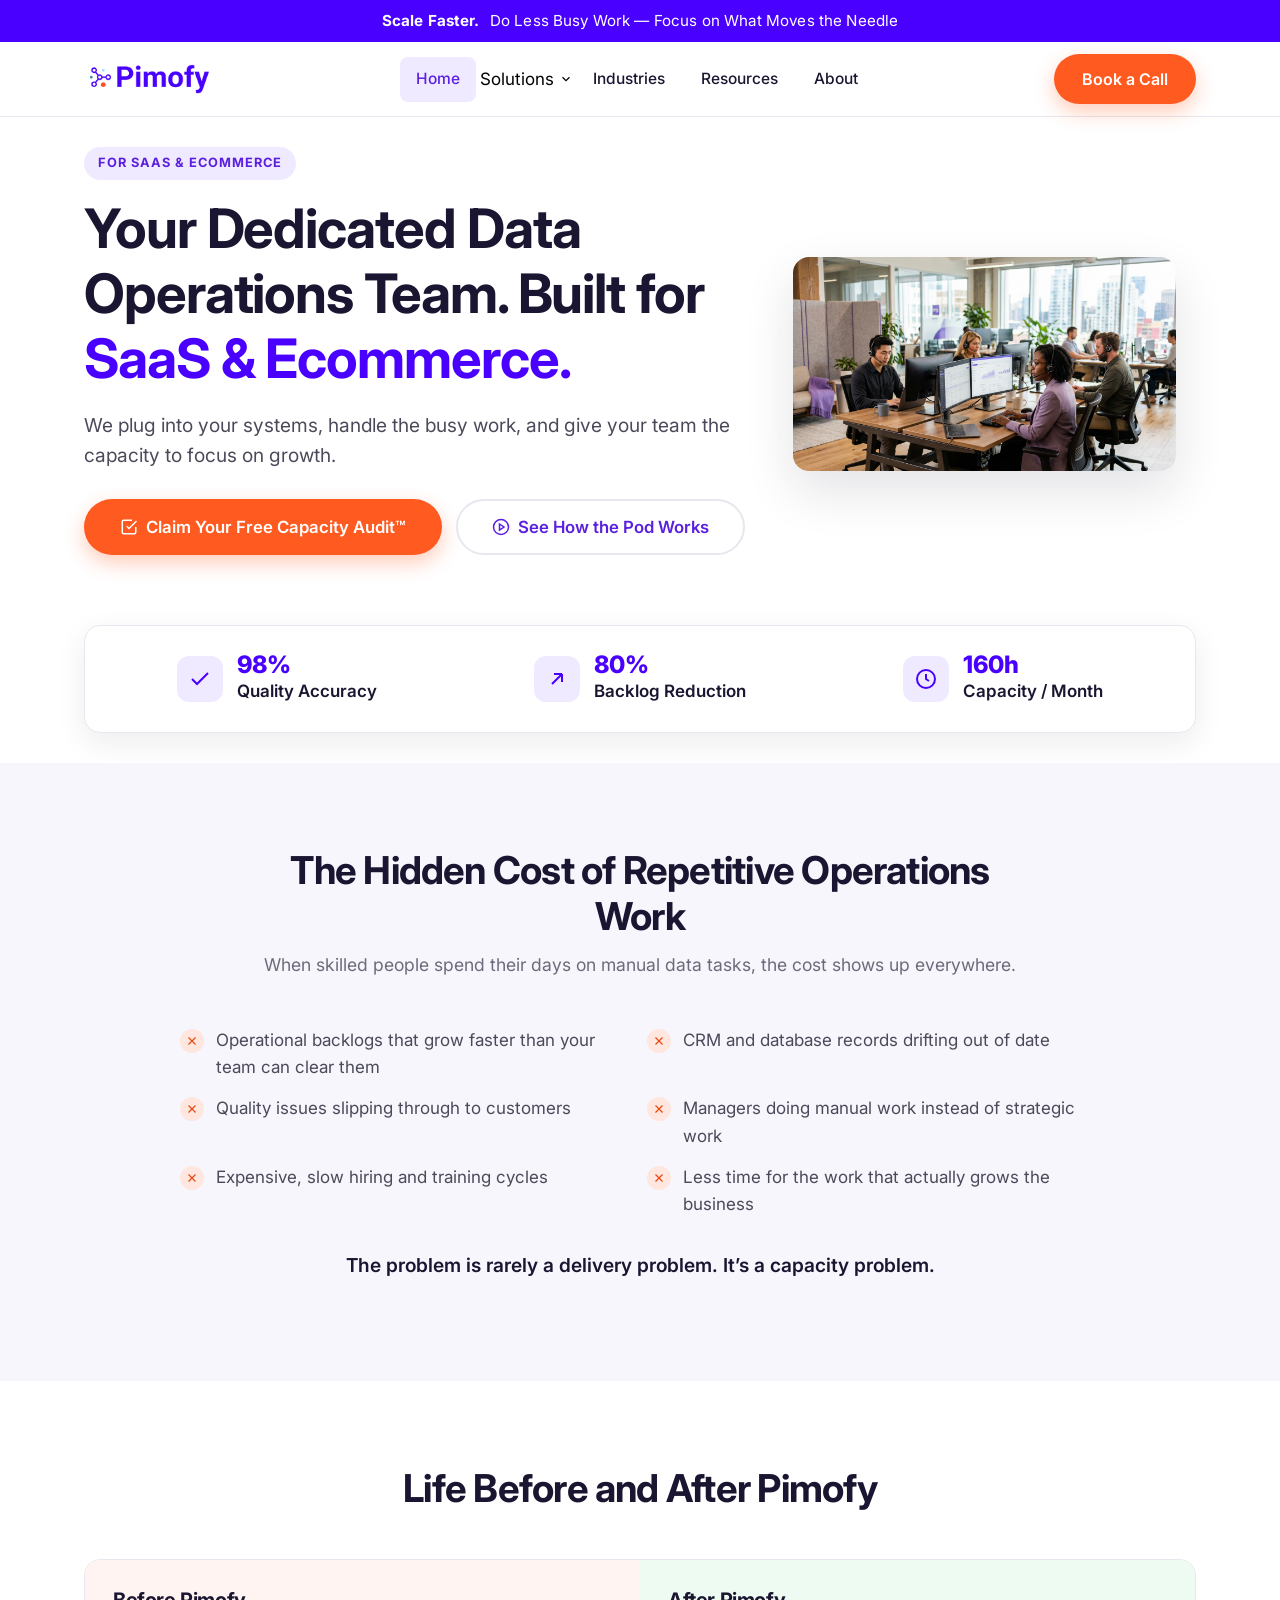
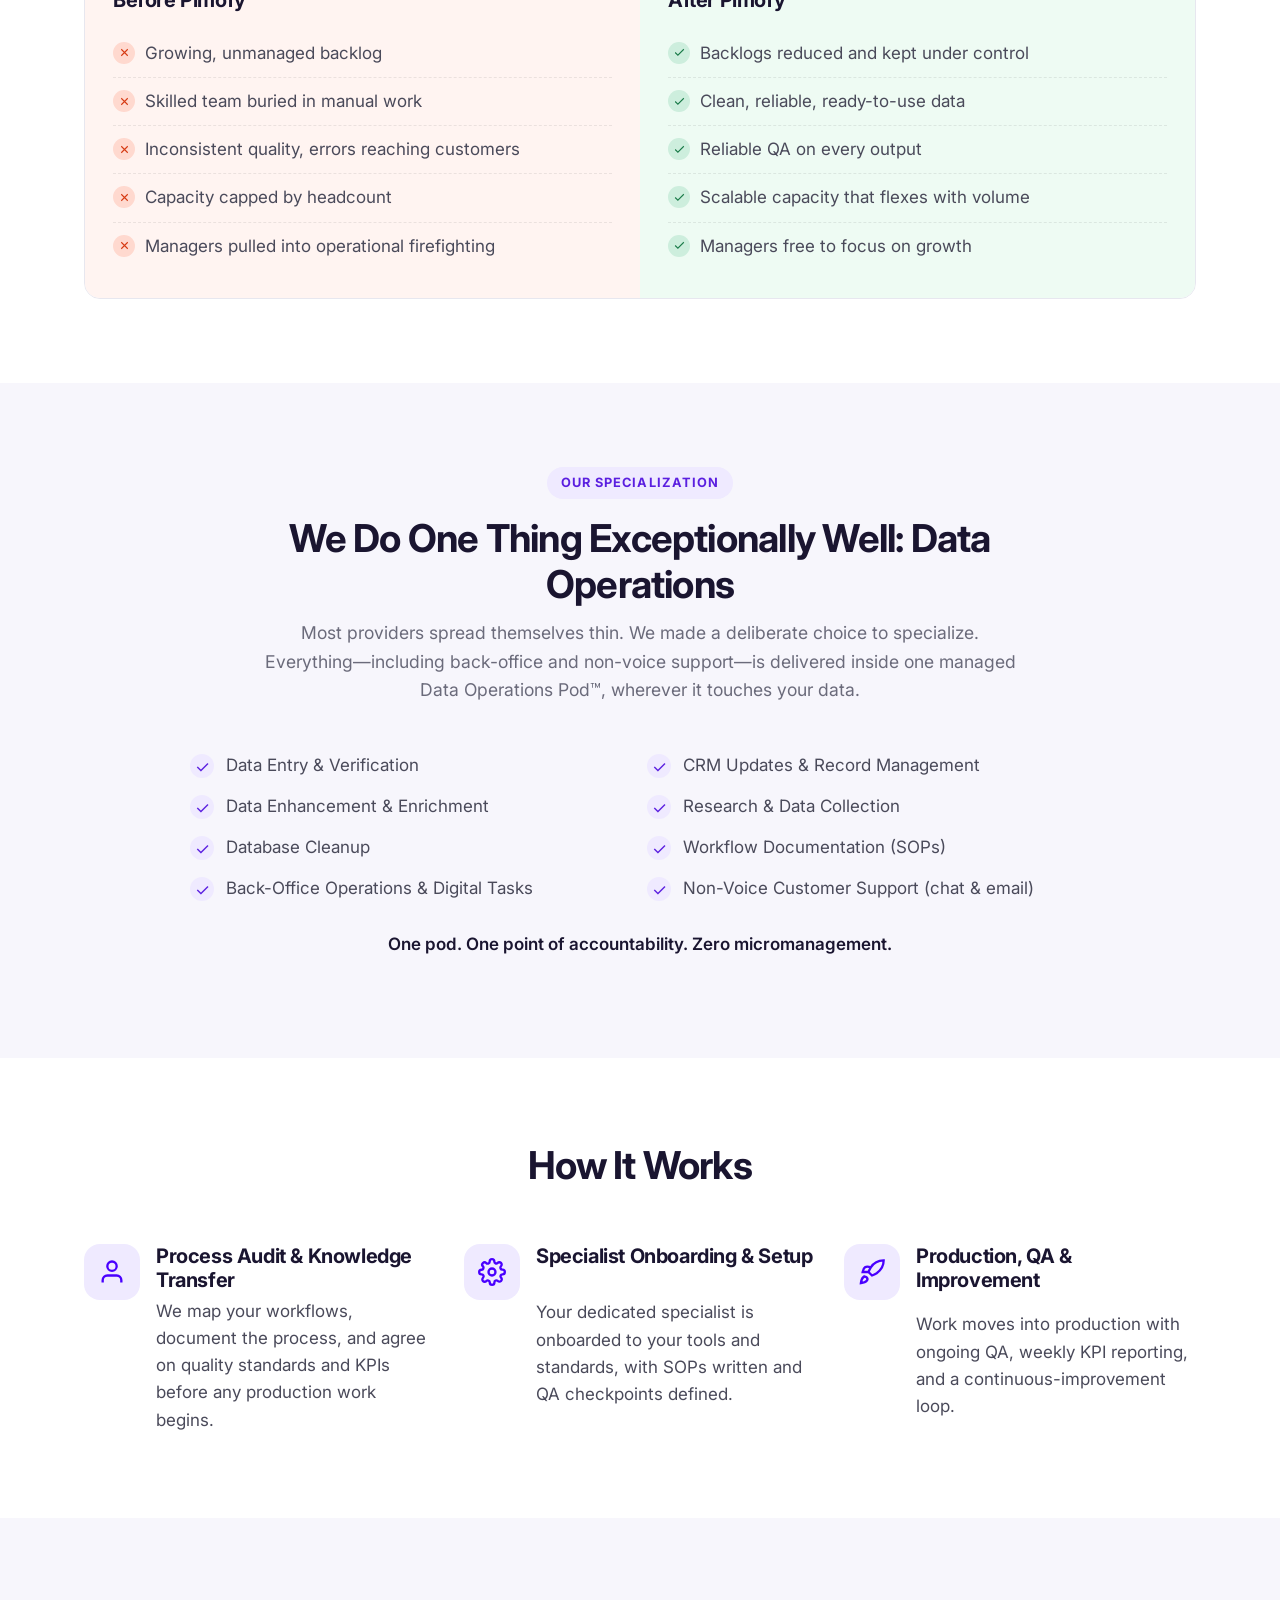
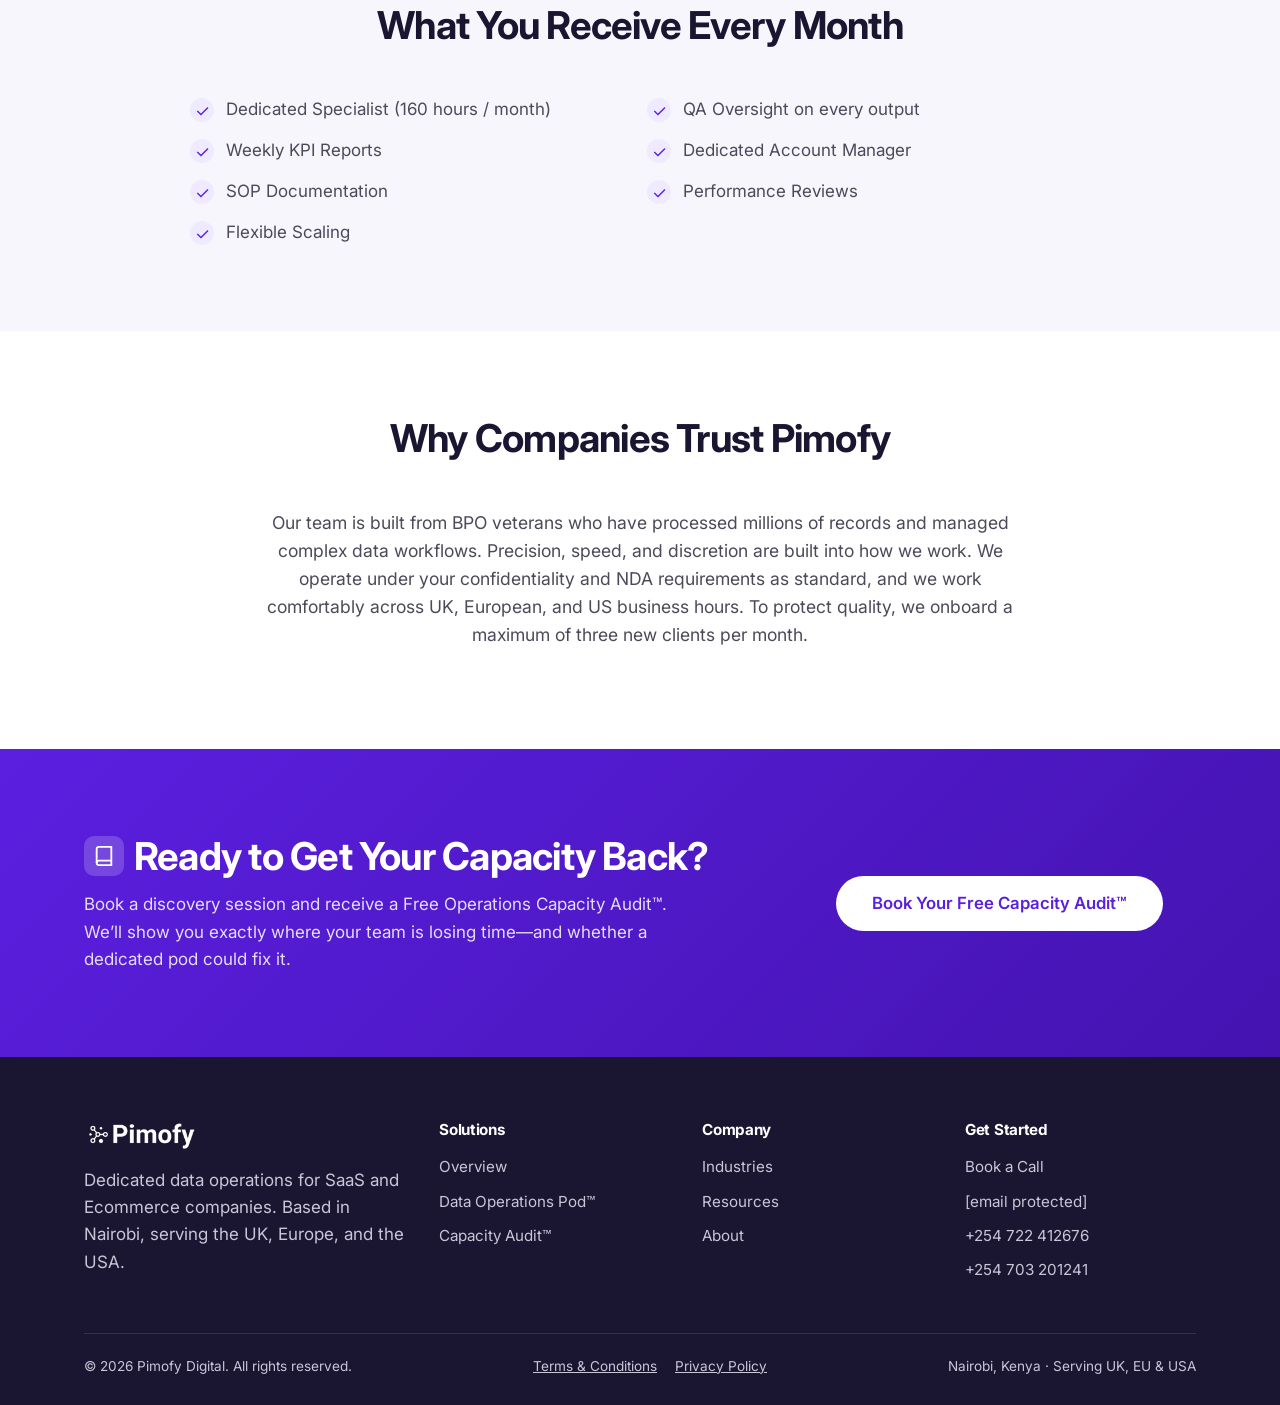
==== commit d26e41d8: "Homepage hero: left-align text, eyebrow, buttons and image on mobile (scoped to home only; other pag" ====
--- a/index.html
+++ b/index.html
@@ -78,12 +78,12 @@
 
   <main id="main">
     <!-- ============ HERO ============ -->
-    <section class="hero">
+    <section class="hero hero--home">
       <div class="container hero__grid">
         <div class="hero__copy reveal">
           <span class="eyebrow">For SaaS &amp; Ecommerce</span>
           <h1>Your Dedicated Data Operations Team. Built for <span class="ink">SaaS &amp; Ecommerce.</span></h1>
-          <p class="lead">Stop drowning in tedious data ops and focus on what moves the needle. We run your high-volume data operations with a dedicated specialist, built-in QA, and weekly reporting&mdash;so the repetitive work that slows you down simply gets handled.</p>
+          <p class="lead">We plug into your systems, handle the busy work, and give your team the capacity to focus on growth.</p>
           <div class="hero__actions">
             <a href="capacity-audit.html" class="btn btn--primary btn--lg">
               <svg width="18" height="18" viewBox="0 0 24 24" fill="none" stroke="currentColor" stroke-width="2"><path d="M9 11l3 3L22 4"/><path d="M21 12v7a2 2 0 0 1-2 2H5a2 2 0 0 1-2-2V5a2 2 0 0 1 2-2h11"/></svg>
@@ -279,17 +279,23 @@
           <h4>Get Started</h4>
           <ul>
             <li><a href="contact.html">Book a Call</a></li>
-            <li><a href="/cdn-cgi/l/email-protection#177f727b7b7857677e7a78716e737e707e63767b3974787a"><span class="__cf_email__" data-cfemail="aec6cbc2c2c1eedec7c3c1c8d7cac7c9c7dacfc280cdc1c3">[email&#160;protected]</span></a></li>
+            <li><a href="/cdn-cgi/l/email-protection#91f8fff7fed1e1f8fcfef7e8f5f8f6f8e5f0fdbff2fefc"><span class="__cf_email__" data-cfemail="e78e898188a7978e8a88819e838e808e93868bc984888a">[email&#160;protected]</span></a></li>
+            <li><a href="tel:+254722412676">+254 722 412676</a></li>
+            <li><a href="tel:+254703201241">+254 703 201241</a></li>
           </ul>
         </div>
       </div>
       <div class="footer__bottom">
         <span>&copy; <span id="year">2026</span> Pimofy Digital. All rights reserved.</span>
+        <span class="footer__legal">
+          <a href="terms.html">Terms &amp; Conditions</a>
+          <a href="privacy.html">Privacy Policy</a>
+        </span>
         <span>Nairobi, Kenya &middot; Serving UK, EU &amp; USA</span>
       </div>
     </div>
   </footer>
 
-  <script data-cfasync="false" src="/cdn-cgi/scripts/5c5dd728/cloudflare-static/email-decode.min.js"></script><script src="script.js" defer></script>
+  <script data-cfasync="false" src="/cdn-cgi/scripts/5c5dd728/cloudflare-static/email-decode.min.js"></script><script data-cfasync="false" src="/cdn-cgi/scripts/5c5dd728/cloudflare-static/email-decode.min.js"></script><script src="script.js" defer></script>
 </body>
 </html>
--- a/styles.css
+++ b/styles.css
@@ -129,15 +129,17 @@
   transition: box-shadow var(--transition);
 }
 .header.scrolled { box-shadow: var(--shadow); }
-.nav { display: flex; align-items: center; justify-content: space-between; height: 74px; }
+.nav { display: flex; align-items: center; justify-content: space-between; height: 74px; gap: 24px; }
 .nav__logo img { height: 34px; width: auto; }
-.nav__menu { display: flex; align-items: center; gap: 6px; }
+.nav__menu { display: flex; align-items: center; gap: 4px; margin: 0 auto; }
 .nav__menu > li > a {
-  display: block; padding: 10px 14px; color: var(--ink); font-weight: 500; font-size: 0.97rem;
+  display: block; padding: 10px 16px; color: var(--ink); font-weight: 500; font-size: 0.97rem;
   border-radius: 8px;
 }
 .nav__menu > li > a:hover, .nav__menu > li > a[aria-current="page"] { color: var(--purple); background: var(--purple-light); }
-.nav__actions { display: flex; align-items: center; gap: 12px; }
+.nav__actions { display: flex; align-items: center; gap: 12px; flex: 0 0 auto; }
+/* The in-menu Book a Call is for the mobile dropdown only; hidden on desktop to avoid duplicating the far-right CTA */
+.nav__mobile-cta { display: none; }
 
 /* Dropdown */
 .dropdown { position: relative; }
@@ -209,11 +211,13 @@
 
 /* Hero */
 .hero h1 .ink { color: var(--blue); }
-.hero { padding: 72px 0; overflow: hidden; }
+.hero { padding: 30px 0; overflow: hidden; }
 .hero__grid { display: grid; grid-template-columns: 1.05fr 0.95fr; gap: 48px; align-items: center; }
 .hero p.lead { font-size: 1.2rem; color: var(--body); margin: 18px 0 28px; }
-.hero__actions { display: flex; flex-wrap: wrap; gap: 14px; margin-bottom: 26px; }
-.hero__media img { border-radius: var(--radius); box-shadow: var(--shadow-lg); width: 100%; }
+.hero__actions { display: grid; grid-template-columns: 1fr 1fr; gap: 14px; margin-bottom: 26px; }
+.hero__actions .btn { justify-content: center; }
+.hero__media { display: flex; justify-content: flex-end; }
+.hero__media img { border-radius: var(--radius); box-shadow: var(--shadow-lg); width: 100%; max-width: 520px; height: auto; }
 
 /* Before / After */
 .ba { display: grid; grid-template-columns: 1fr 1fr; gap: 0; border-radius: var(--radius); overflow: hidden; border: 1px solid var(--line); }
@@ -226,7 +230,10 @@
 
 /* Steps */
 .steps { counter-reset: step; display: grid; grid-template-columns: repeat(3, 1fr); gap: 28px; }
-.step { position: relative; padding-top: 8px; }
+.step { position: relative; padding-top: 8px; display: grid; grid-template-columns: auto 1fr; column-gap: 16px; align-items: start; }
+.step__icon { grid-row: span 2; margin-bottom: 0; }
+.step h3 { margin-bottom: 6px; }
+.step p { margin: 0; }
 .step__num {
   counter-increment: step; width: 44px; height: 44px; border-radius: 50%; background: var(--purple);
   color: #fff; font-weight: 700; display: grid; place-items: center; margin-bottom: 16px;
@@ -287,6 +294,8 @@
 .footer li { margin-bottom: 10px; font-size: 0.95rem; }
 .footer__logo { height: 30px; margin-bottom: 16px; filter: brightness(0) invert(1); }
 .footer__bottom { border-top: 1px solid rgba(255,255,255,0.12); padding-top: 22px; font-size: 0.85rem; display: flex; justify-content: space-between; flex-wrap: wrap; gap: 10px; }
+.footer__legal { display: flex; gap: 18px; }
+.footer__legal a { text-decoration: underline; }
 
 /* Helper backgrounds */
 .callout {
@@ -319,6 +328,99 @@
 .cta-band__text h2 { display: flex; align-items: center; }
 .cta-band__text p { margin: 12px 0 0; }
 
+/* Legal pages (terms / privacy) */
+.legal p { color: var(--body); }
+.legal a { text-decoration: underline; }
+.legal__list { display: grid; gap: 8px; margin: 0 0 16px; padding-left: 0; }
+.legal__list li { display: flex; gap: 10px; }
+.legal__list li::before { content: "\2022"; color: var(--purple); font-weight: 700; }
+.legal__note { margin-top: 28px; padding: 16px 18px; background: var(--bg-soft); border-radius: var(--radius-sm); color: var(--muted); font-size: 0.92rem; }
+
+/* Goal / target icon before a section heading */
+.goal-icon {
+  display: inline-grid; place-items: center; width: 56px; height: 56px; border-radius: 16px;
+  margin: 0 auto 14px; background: linear-gradient(135deg, var(--purple), var(--blue)); color: #fff;
+}
+.goal-icon svg { width: 28px; height: 28px; }
+
+/* Section heading with icon on the left (not stacked) */
+.section__head--row { display: flex; align-items: center; justify-content: center; gap: 16px; text-align: left; }
+.section__head--row .goal-icon { margin: 0; flex: 0 0 auto; }
+.section__head--row h2 { margin: 0; }
+
+/* Larger card icon (Explore Our Solution) */
+.card__icon--lg { width: 72px; height: 72px; border-radius: 18px; }
+.card__icon--lg svg { width: 38px; height: 38px; }
+
+/* Extra-large card icon (Industries) */
+.card__icon--xl { width: 96px; height: 96px; border-radius: 24px; }
+.card__icon--xl svg { width: 52px; height: 52px; }
+
+/* Belief cards (About) — icon to the left of the title */
+.belief-card { display: grid; grid-template-columns: auto 1fr; column-gap: 16px; align-items: start; }
+.belief-card .card__icon { grid-row: span 2; margin-bottom: 0; }
+.belief-card h3 { margin-bottom: 6px; }
+.belief-card p { margin: 0; }
+
+/* Stat cards (About — The Numbers) */
+.stat-card .stat__num { color: var(--blue); }
+
+/* Equal-height explore cards so the blue links align on one level */
+.explore-card { display: flex; flex-direction: column; }
+.explore-card .link { margin-top: auto; }
+
+/* Blue round / white tick check (Everything the Pod Handles) */
+.check--blue { background: var(--blue); color: #fff; }
+.check--blue svg { width: 14px; height: 14px; }
+
+/* Contact: huge call/calendar icon for What Happens on the Call */
+.contact-call-icon { width: 88px; height: 88px; border-radius: 24px; background: linear-gradient(135deg, var(--purple), var(--blue)); color: #fff; display: grid; place-items: center; margin-bottom: 20px; }
+.contact-call-icon svg { width: 46px; height: 46px; }
+
+/* Large blue-circle white-tick checkbox (Contact) */
+.check--lg { width: 32px; height: 32px; flex: 0 0 32px; }
+.check--lg svg { width: 18px; height: 18px; }
+.checklist--lg li { align-items: center; gap: 14px; }
+
+/* Contact detail cards */
+.contact-detail .stat__label { margin: 12px 0 6px; }
+
+/* Resources: article card icons (replace image placeholders) */
+.article__icon {
+  display: grid; place-items: center; aspect-ratio: 16/7;
+  background: linear-gradient(135deg, var(--purple-light), #fff); color: var(--blue);
+}
+.article__icon svg { width: 44px; height: 44px; }
+
+/* Pod grid: 4 columns, 2 items each */
+.pod-grid { display: grid; grid-template-columns: repeat(4, 1fr); gap: 24px; }
+.pod-col { display: grid; gap: 16px; }
+.pod-item { display: flex; align-items: flex-start; gap: 12px; font-weight: 500; color: var(--ink); }
+
+/* Pricing cards (3 columns, Most Popular highlighted) */
+.price-grid { align-items: stretch; }
+.price-card { display: flex; flex-direction: column; align-items: flex-start; text-align: left; position: relative; }
+.price-card__icon { width: 52px; height: 52px; border-radius: 14px; background: var(--purple-light); color: var(--blue); display: grid; place-items: center; margin-bottom: 16px; }
+.price-card__icon svg { width: 26px; height: 26px; }
+.price-card h3 { font-size: 1.05rem; color: var(--muted); font-weight: 600; margin-bottom: 6px; }
+.price-card__amount { font-size: 2.2rem; font-weight: 800; color: var(--ink); line-height: 1; margin-bottom: 14px; }
+.price-card__amount span { font-size: 1rem; font-weight: 500; color: var(--muted); }
+.price-card p { flex: 1 0 auto; }
+.price-card .btn { margin-top: 16px; }
+.price-card--popular { border: 2px solid var(--blue); box-shadow: var(--shadow-lg); }
+.price-card__badge { position: absolute; top: -14px; left: 50%; transform: translateX(-50%); background: var(--orange); color: #fff; font-size: 0.78rem; font-weight: 700; padding: 5px 14px; border-radius: 100px; white-space: nowrap; }
+
+/* Capacity Audit: What We'll Review items */
+.review-item { display: flex; align-items: center; gap: 12px; font-weight: 500; color: var(--ink); background: #fff; border: 1px solid var(--line); border-radius: var(--radius-sm); padding: 16px 18px; }
+
+/* Capacity Audit: Investment Free two-column block */
+.invest-free { display: grid; grid-template-columns: 1fr 1fr; gap: 32px; align-items: center; background: var(--purple-light); border-radius: var(--radius); padding: 40px; }
+.invest-free__left { display: flex; align-items: center; gap: 20px; }
+.invest-free__icon { flex: 0 0 auto; width: 64px; height: 64px; border-radius: 18px; background: linear-gradient(135deg, var(--purple), var(--blue)); color: #fff; display: grid; place-items: center; }
+.invest-free__icon svg { width: 32px; height: 32px; }
+.invest-free__left h2 { margin: 0; }
+.invest-free__right p { margin: 0; font-size: 1.1rem; }
+
 /* 6) ANIMATIONS ------------------------------------------------------------- */
 .reveal { opacity: 0; transform: translateY(24px); transition: opacity 0.6s ease, transform 0.6s ease; }
 .reveal.is-visible { opacity: 1; transform: none; }
@@ -331,6 +433,10 @@
   .hero__grid { grid-template-columns: 1fr; }
   .hero__media { order: -1; }
   .grid--4 { grid-template-columns: repeat(2, 1fr); }
+  .pod-grid { grid-template-columns: repeat(2, 1fr); }
+  .price-grid { grid-template-columns: 1fr; }
+  .invest-free { grid-template-columns: 1fr; gap: 20px; padding: 32px; text-align: center; }
+  .invest-free__left { flex-direction: column; text-align: center; }
   .stats { grid-template-columns: repeat(2, 1fr); gap: 32px 24px; }
   .footer__grid { grid-template-columns: 1fr 1fr; }
 }
@@ -345,10 +451,22 @@
     border-bottom: 1px solid var(--line); padding: 16px 24px 24px; box-shadow: var(--shadow);
   }
   .nav__menu.open .btn { display: inline-flex; justify-content: center; margin-top: 8px; }
+  .nav__menu.open .nav__mobile-cta { display: block; }
   .dropdown__menu { position: static; opacity: 1; visibility: visible; transform: none; box-shadow: none; border: none; padding: 4px 0 4px 12px; min-width: 0; }
   .dropdown:not([aria-expanded="true"]) .dropdown__menu { display: none; }
   .grid--2, .grid--3, .grid--4, .checklist--2, .steps, .ba, .form__row { grid-template-columns: 1fr; }
   .trustbar { grid-template-columns: 1fr; gap: 16px; }
+  .hero { padding: 24px 0 40px; }
+  .hero__copy { text-align: center; }
+  .hero__copy .eyebrow { margin-left: auto; margin-right: auto; }
+  .hero__actions { grid-template-columns: 1fr; max-width: 360px; margin-left: auto; margin-right: auto; }
+  .hero__media { justify-content: center; }
+  .hero__media img { max-width: 100%; }
+  /* Homepage hero: left-aligned on mobile (distinct from other pages) */
+  .hero--home .hero__copy { text-align: left; }
+  .hero--home .hero__copy .eyebrow { margin-left: 0; margin-right: 0; }
+  .hero--home .hero__actions { margin-left: 0; margin-right: 0; }
+  .hero--home .hero__media { justify-content: flex-start; }
   .cta-band__grid { grid-template-columns: 1fr; text-align: center; }
   .cta-band__action { justify-content: center; }
   .cta-band__text h2 { justify-content: center; }
